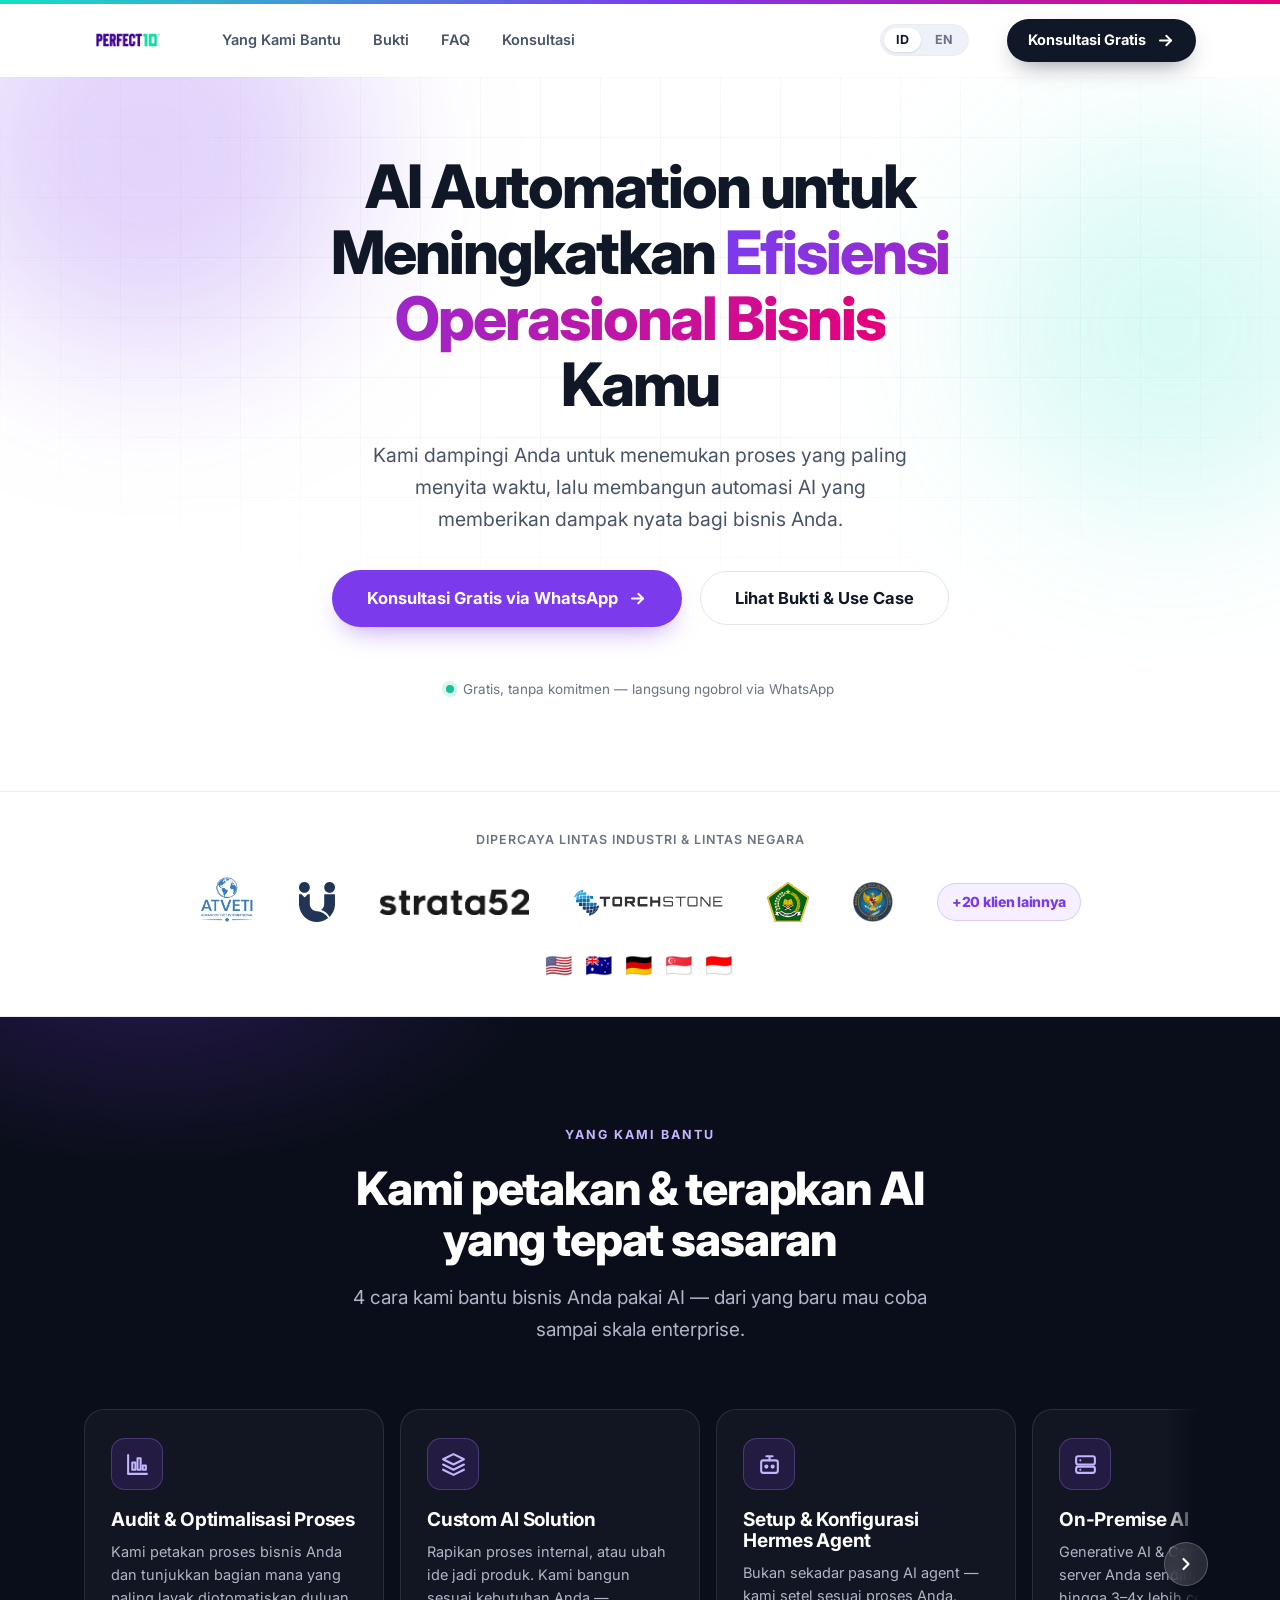
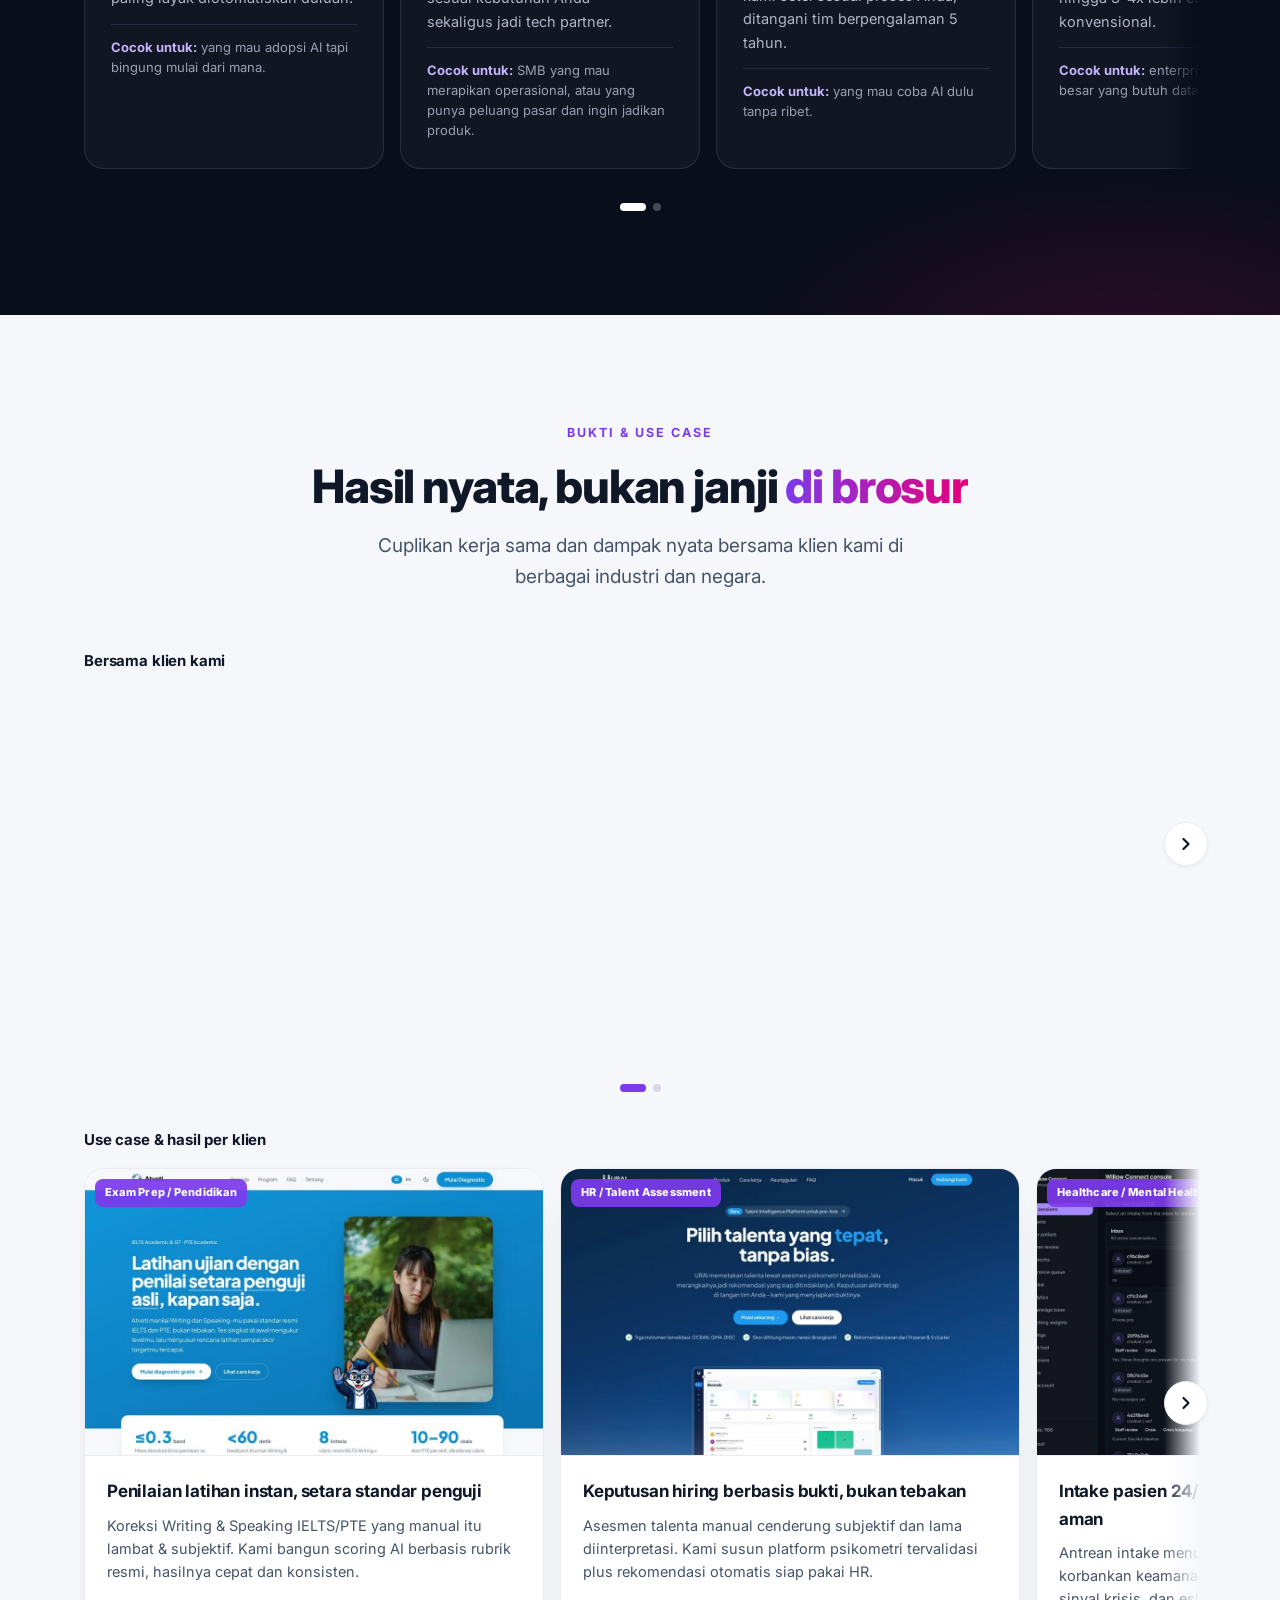
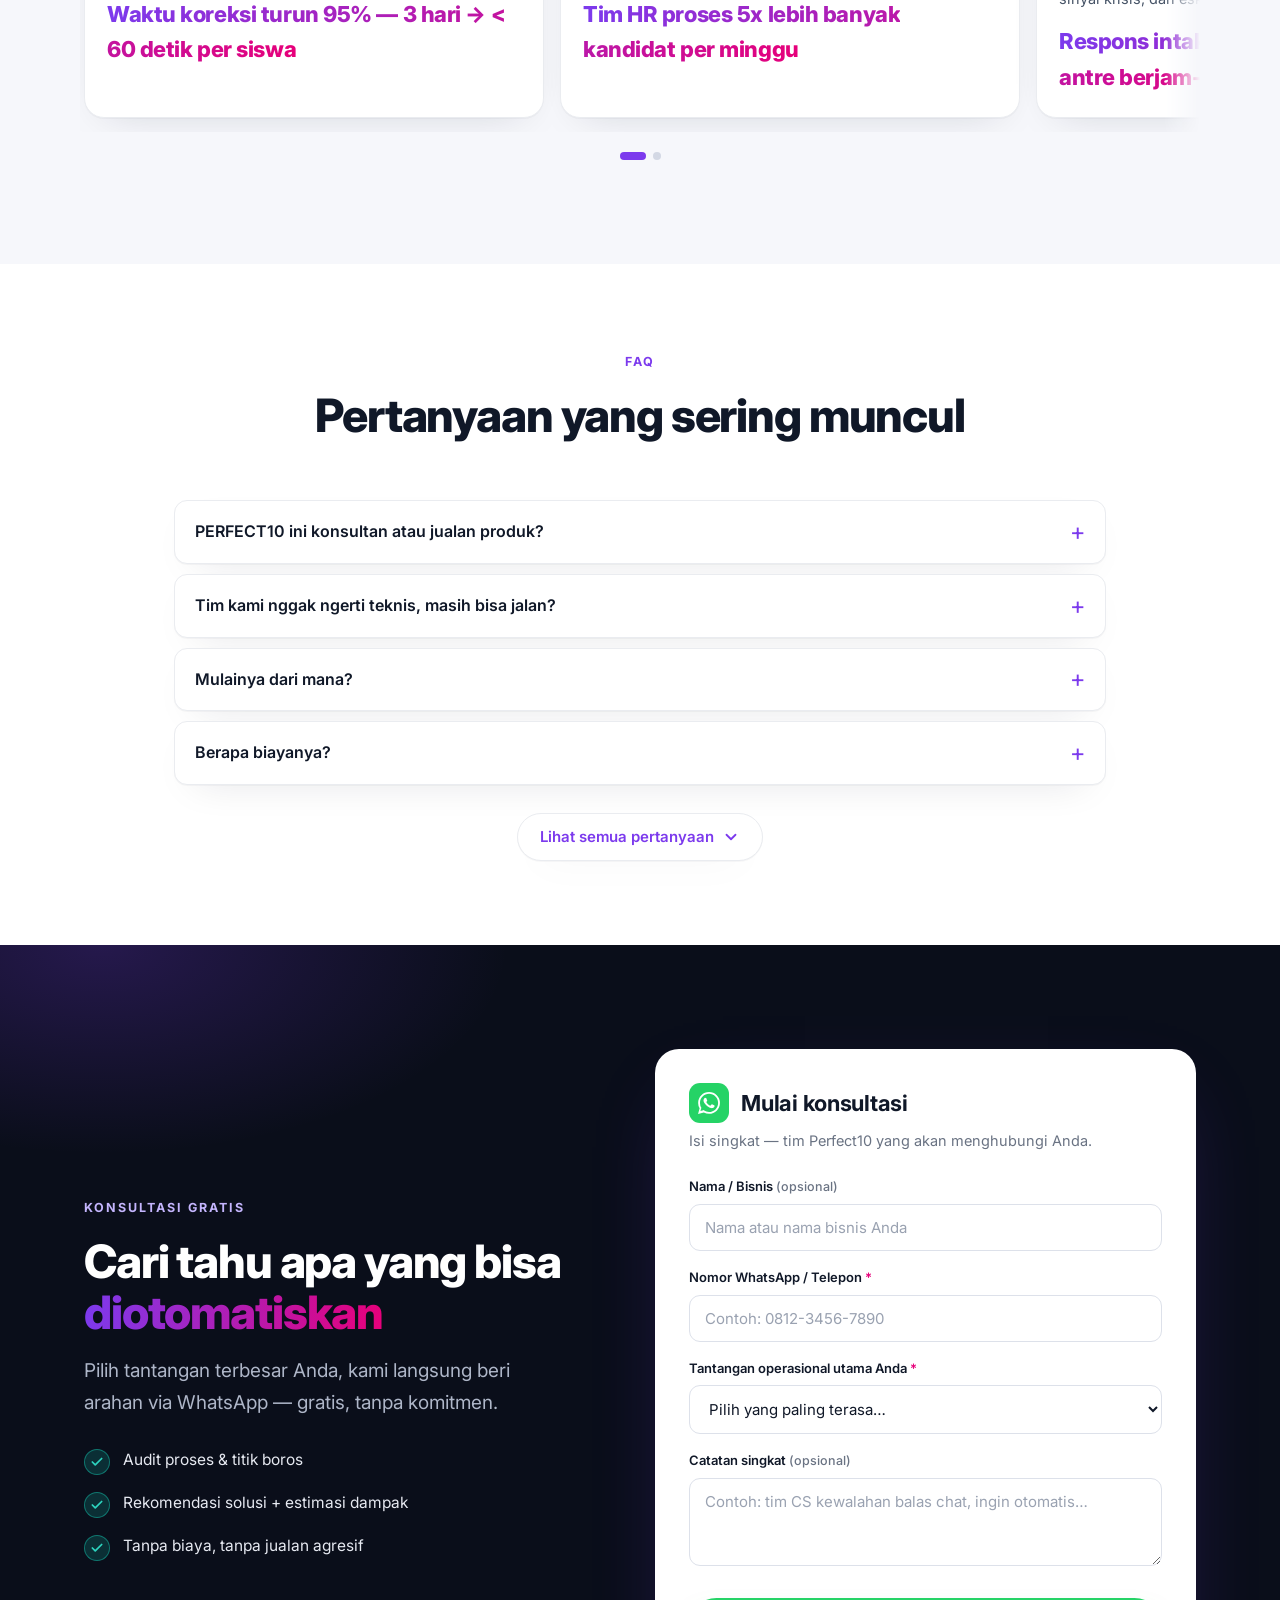
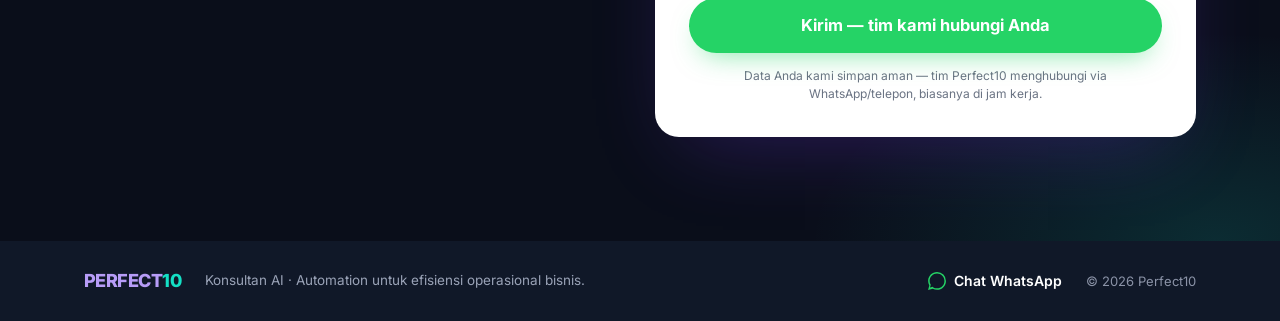
==== index.html @ abc4b017 "feat(seo): add rel=canonical to consul.perfect10.id (B4) (#1)" ====
<!DOCTYPE html>
<html lang="id">
<head>
  <meta charset="UTF-8" />
  <meta name="viewport" content="width=device-width, initial-scale=1.0" />
  <meta name="color-scheme" content="light only" />
  <meta name="darkreader-lock" />
  <title>Perfect10 — Konsultan AI untuk Efisiensi Operasional Bisnis</title>
  <meta name="description" content="Perfect10 adalah konsultan AI. Kami bantu petakan, rancang, dan terapkan automation paling berdampak untuk bisnis Anda. Konsultasi gratis via WhatsApp." />
  <link rel="canonical" href="https://consul.perfect10.id/" />

  <!-- Open Graph -->
  <meta property="og:title" content="Perfect10 — Konsultan AI untuk Bisnis" />
  <meta property="og:description" content="Konsultan AI: kami bantu petakan, rancang, dan terapkan automation yang paling berdampak untuk bisnis Anda." />
  <meta property="og:type" content="website" />
  <meta property="og:url" content="https://consul.perfect10.id/" />
  <meta property="og:site_name" content="Perfect10" />
  <meta property="og:locale" content="id_ID" />
  <meta property="og:image" content="https://consul.perfect10.id/assets/og-cover.png" />
  <meta property="og:image:width" content="1200" />
  <meta property="og:image:height" content="630" />
  <meta property="og:image:alt" content="Perfect10 — Konsultan AI" />

  <!-- Twitter -->
  <meta name="twitter:card" content="summary_large_image" />
  <meta name="twitter:title" content="Perfect10 — Konsultan AI untuk Bisnis" />
  <meta name="twitter:description" content="Konsultan AI: kami bantu petakan, rancang, dan terapkan automation yang paling berdampak untuk bisnis Anda." />
  <meta name="twitter:image" content="https://consul.perfect10.id/assets/og-cover.png" />

  <meta name="theme-color" content="#0A0E1A" />

  <link rel="icon" type="image/svg+xml" href="assets/favicon.svg" />
  <link rel="preconnect" href="https://fonts.googleapis.com" />
  <link rel="preconnect" href="https://fonts.gstatic.com" crossorigin />
  <link href="https://fonts.googleapis.com/css2?family=Inter:wght@400;500;600;700;800;900&display=swap" rel="stylesheet" />
  <link rel="stylesheet" href="styles.css?v=22" />

  <!-- ============================================================
       META PIXEL  —  Perfect10 (ID: 2041952410057672)
       ============================================================ -->
  <!-- Meta Pixel Code -->
  <script>
    !function(f,b,e,v,n,t,s){if(f.fbq)return;n=f.fbq=function(){n.callMethod?
    n.callMethod.apply(n,arguments):n.queue.push(arguments)};if(!f._fbq)f._fbq=n;
    n.push=n;n.loaded=!0;n.version='2.0';n.queue=[];t=b.createElement(e);t.async=!0;
    t.src=v;s=b.getElementsByTagName(e)[0];s.parentNode.insertBefore(t,s)}(window,
    document,'script','https://connect.facebook.net/en_US/fbevents.js');
    fbq('init', '2041952410057672');
    fbq('track', 'PageView');
  </script>
  <noscript><img height="1" width="1" style="display:none"
    src="https://www.facebook.com/tr?id=2041952410057672&ev=PageView&noscript=1"/></noscript>
  <!-- End Meta Pixel Code -->
</head>

<body>
  <a href="#konsultasi" class="skip-link" data-i18n="skip">Lewati ke form konsultasi</a>
  <div class="topbar"></div>

  <!-- ===================== HEADER ===================== -->
  <header class="header" id="site-header">
    <div class="container">
      <a href="#top" class="logo logo--img" aria-label="Perfect10"><img src="assets/logo.webp" alt="Perfect10" width="384" height="131" /></a>
      <nav class="nav" aria-label="Navigasi utama">
        <a href="#solusi" data-i18n="nav.solusi">Yang Kami Bantu</a>
        <a href="#bukti" data-i18n="nav.bukti">Bukti</a>
        <a href="#faq" data-i18n="nav.faq">FAQ</a>
        <a href="#konsultasi" data-i18n="nav.konsultasi">Konsultasi</a>
      </nav>
      <div class="lang" role="group" aria-label="Pilih bahasa / Language">
        <button type="button" class="lang-btn" data-lang="id">ID</button>
        <button type="button" class="lang-btn" data-lang="en">EN</button>
      </div>
      <div class="header-cta">
        <a href="#konsultasi" class="btn btn--primary js-cta" data-src="header">
          <span class="cta-label" data-i18n="cta.header">Konsultasi Gratis</span>
          <svg class="arrow" viewBox="0 0 24 24" fill="none" stroke="currentColor" stroke-width="2.4" stroke-linecap="round" stroke-linejoin="round" aria-hidden="true"><path d="M5 12h14"/><path d="M13 6l6 6-6 6"/></svg>
        </a>
      </div>
    </div>
  </header>

  <main id="top">
  <!-- ===================== 1. HERO ===================== -->
  <section class="hero">
    <span class="glow glow-1" aria-hidden="true"></span>
    <span class="glow glow-2" aria-hidden="true"></span>
    <div class="container">
      <div class="hero-grid is-center">
        <div class="hero-copy">
          <h1 data-i18n-html="hero.h1">AI Automation untuk Meningkatkan <span class="grad-text">Efisiensi Operasional Bisnis</span> Kamu</h1>
          <p class="lead" data-i18n="hero.lead">Kami dampingi Anda untuk menemukan proses yang paling menyita waktu, lalu membangun automasi AI yang memberikan dampak nyata bagi bisnis Anda.</p>

          <div class="hero-cta">
            <a href="#konsultasi" class="btn btn--accent btn--lg js-cta" data-src="hero">
              <span data-i18n="hero.cta1">Konsultasi Gratis via WhatsApp</span>
              <svg class="arrow" viewBox="0 0 24 24" fill="none" stroke="currentColor" stroke-width="2.4" stroke-linecap="round" stroke-linejoin="round" aria-hidden="true"><path d="M5 12h14"/><path d="M13 6l6 6-6 6"/></svg>
            </a>
            <a href="#bukti" class="btn btn--ghost btn--lg" data-i18n="hero.cta2">Lihat Bukti &amp; Use Case</a>
          </div>

          <p class="hero-note"><span class="dot"></span> <span data-i18n="hero.note">Gratis, tanpa komitmen — langsung ngobrol via WhatsApp</span></p>
        </div>
      </div>
    </div>
  </section>

  <!-- ===================== TRUST BAR (klien & negara) ===================== -->
  <section class="trustbar">
    <div class="container">
      <p class="lbl" data-i18n="trust.lbl">Dipercaya lintas industri & lintas negara</p>
      <div class="logo-row">
        <img class="cl-logo" src="assets/logos/atveti.webp" alt="Atveti" loading="lazy" />
        <img class="cl-logo" src="assets/logos/urai.svg" alt="URAI" loading="lazy" />
        <img class="cl-logo" src="assets/logos/strata52.webp" alt="Strata52" loading="lazy" />
        <img class="cl-logo" src="assets/logos/torchstone.webp" alt="Torchstone" loading="lazy" />
        <img class="cl-logo gov-logo" src="assets/logos/kemenag.svg" alt="Kemenag" loading="lazy" />
        <img class="cl-logo gov-logo" src="assets/logos/bssn.webp" alt="BSSN" loading="lazy" />
        <span class="brandmark cl-more" data-i18n="trust.more">+20 klien lainnya</span>
      </div>
      <p class="trust-geo" data-i18n-html="trust.geo"><span class="geo-flags">🇺🇸 🇦🇺 🇩🇪 🇸🇬 🇮🇩</span></p>
    </div>
  </section>

  <!-- ===================== 2. YANG KAMI BANTU (slider) ===================== -->
  <section class="section section--dark" id="solusi">
    <span class="glow-bg" aria-hidden="true"></span>
    <div class="container">
      <div class="section-head center">
        <span class="eyebrow" data-i18n="sol.eyebrow">Yang Kami Bantu</span>
        <h2 data-i18n="sol.h2">Kami petakan &amp; terapkan AI yang tepat sasaran</h2>
        <p class="lead" data-i18n="sol.lead">Kami bukan penjual tools. Sebagai konsultan, kami bantu Anda memilih dan menerapkan automation yang benar-benar berdampak di area berikut.</p>
      </div>
      <div class="slider" tabindex="0" aria-label="Area bantuan">
        <article class="slide sol">
          <div class="ic"><svg viewBox="0 0 24 24" fill="none" stroke="currentColor" stroke-width="2" stroke-linecap="round" stroke-linejoin="round" aria-hidden="true"><path d="M3 3v18h18"/><rect x="7" y="10" width="3" height="7"/><rect x="12" y="6" width="3" height="11"/><rect x="17" y="13" width="3" height="4"/></svg></div>
          <h3 data-i18n="sol.c1t">Audit &amp; Optimalisasi Proses</h3>
          <p data-i18n="sol.c1d">Kami petakan proses bisnis Anda dan tunjukkan bagian mana yang paling layak diotomatiskan duluan.</p>
          <p class="sol-fit"><span class="sol-fit-lbl" data-i18n="sol.fitlbl">Cocok untuk:</span> <span data-i18n="sol.c1f">yang mau adopsi AI tapi bingung mulai dari mana.</span></p>
        </article>
        <article class="slide sol">
          <div class="ic"><svg viewBox="0 0 24 24" fill="none" stroke="currentColor" stroke-width="2" stroke-linecap="round" stroke-linejoin="round" aria-hidden="true"><path d="M12 2 2 7l10 5 10-5z"/><path d="M2 17l10 5 10-5"/><path d="M2 12l10 5 10-5"/></svg></div>
          <h3 data-i18n="sol.c2t">Custom AI Solution</h3>
          <p data-i18n="sol.c2d">Rapikan proses internal, atau ubah ide jadi produk. Kami bangun sesuai kebutuhan Anda — sekaligus jadi tech partner.</p>
          <p class="sol-fit"><span class="sol-fit-lbl" data-i18n="sol.fitlbl">Cocok untuk:</span> <span data-i18n="sol.c2f">SMB yang mau merapikan operasional, atau yang punya peluang pasar dan ingin jadikan produk.</span></p>
        </article>
        <article class="slide sol">
          <div class="ic"><svg viewBox="0 0 24 24" fill="none" stroke="currentColor" stroke-width="2" stroke-linecap="round" stroke-linejoin="round" aria-hidden="true"><rect x="4" y="8" width="16" height="12" rx="2"/><path d="M12 8V4M9 4h6"/><circle cx="9" cy="14" r="1"/><circle cx="15" cy="14" r="1"/></svg></div>
          <h3 data-i18n="sol.c3t">Setup &amp; Konfigurasi Hermes Agent</h3>
          <p data-i18n="sol.c3d">Bukan sekadar pasang AI agent — kami setel sesuai proses Anda, ditangani tim berpengalaman 5 tahun.</p>
          <p class="sol-fit"><span class="sol-fit-lbl" data-i18n="sol.fitlbl">Cocok untuk:</span> <span data-i18n="sol.c3f">yang mau coba AI dulu tanpa ribet.</span></p>
        </article>
        <article class="slide sol">
          <div class="ic"><svg viewBox="0 0 24 24" fill="none" stroke="currentColor" stroke-width="2" stroke-linecap="round" stroke-linejoin="round" aria-hidden="true"><rect x="3" y="4" width="18" height="8" rx="2"/><rect x="3" y="14" width="18" height="6" rx="2"/><path d="M7 8h.01M7 17h.01"/></svg></div>
          <h3 data-i18n="sol.c4t">On-Premise AI</h3>
          <p data-i18n="sol.c4d">Generative AI &amp; Computer Vision di server Anda sendiri, dioptimalkan hingga 3–4x lebih cepat dari solusi konvensional.</p>
          <p class="sol-fit"><span class="sol-fit-lbl" data-i18n="sol.fitlbl">Cocok untuk:</span> <span data-i18n="sol.c4f">enterprise menengah–besar yang butuh data tetap internal.</span></p>
        </article>
      </div>
      <p class="slider-hint" data-i18n="sol.hint">Geser untuk lihat semua →</p>
    </div>
  </section>

  <!-- ===================== 3. BUKTI & USE CASE (sliders) =====================
       Foto klien = nyata (assets/klien-*.webp). Use case + testimoni = DRAFT,
       angka ilustrasi (key bukti.* di i18n.js) — verifikasi tim sebelum go-live.
       Tambah slide: duplikat <figure>/<article> di slider.
  -->
  <section class="section section--soft" id="bukti">
    <div class="container">
      <div class="section-head center">
        <span class="eyebrow" data-i18n="bukti.eyebrow">Bukti &amp; Use Case</span>
        <h2 data-i18n-html="bukti.h2">Hasil nyata, bukan janji <span class="grad-text">di brosur</span></h2>
        <p class="lead" data-i18n-html="bukti.lead">Cuplikan kerja sama, hasil, dan dampak nyata bersama klien. <em>(Konten di bawah masih placeholder — akan diisi tim.)</em></p>
      </div>

      <!-- 3a. Foto bersama klien (slider, foto nyata) -->
      <div class="bukti-head"><h3 class="bukti-sub" data-i18n="bukti.sub1">Bersama klien kami</h3><span class="slider-hint" data-i18n="bukti.hint">Geser →</span></div>
      <div class="slider" tabindex="0" aria-label="Foto klien">
        <figure class="slide photo"><img src="assets/klien-meeting.webp" alt="Diskusi kebutuhan bersama tim klien" loading="lazy" decoding="async" /><figcaption data-i18n="bukti.ph1">Diskusi kebutuhan bersama tim klien</figcaption></figure>
        <figure class="slide photo"><img src="assets/klien-cafe.webp" alt="Sesi konsultasi lanjutan" loading="lazy" decoding="async" /><figcaption data-i18n="bukti.ph2">Sesi konsultasi lanjutan</figcaption></figure>
        <figure class="slide photo"><img src="assets/klien-meet.webp" alt="Pendampingan dan review online lintas tim" loading="lazy" decoding="async" /><figcaption data-i18n="bukti.ph3">Pendampingan & review online lintas tim</figcaption></figure>
      </div>

      <!-- 3c. Use case per klien (slider) -->
      <div class="bukti-head"><h3 class="bukti-sub" data-i18n="bukti.sub3">Use case &amp; hasil per klien</h3><span class="slider-hint" data-i18n="bukti.hint">Geser →</span></div>
      <div class="slider" tabindex="0" aria-label="Use case">
        <article class="slide uc">
          <figure class="uc-img"><img src="assets/uc-atveti.webp" alt="Dashboard produk Atveti" loading="lazy" decoding="async" /><span class="uc-ind" data-i18n="bukti.uc1ind">Exam Prep / Pendidikan</span></figure>
          <div class="uc-body">
            <h4 data-i18n="bukti.uc1t">Penilaian latihan instan, setara standar penguji</h4>
            <p data-i18n="bukti.uc1p">Koreksi Writing & Speaking IELTS/PTE yang manual itu lambat & subjektif. Kami bangun scoring AI berbasis rubrik resmi, hasilnya cepat dan konsisten.</p>
            <span class="uc-metric grad-text" data-i18n="bukti.uc1m">Waktu koreksi turun 95% — 3 hari → < 60 detik per siswa</span>
          </div>
        </article>
        <article class="slide uc">
          <figure class="uc-img"><img src="assets/uc-urai.webp" alt="Dashboard produk URAI" loading="lazy" decoding="async" /><span class="uc-ind" data-i18n="bukti.uc2ind">HR / Talent Assessment</span></figure>
          <div class="uc-body">
            <h4 data-i18n="bukti.uc2t">Keputusan hiring berbasis bukti, bukan tebakan</h4>
            <p data-i18n="bukti.uc2p">Asesmen talenta manual cenderung subjektif dan lama diinterpretasi. Kami susun platform psikometri tervalidasi plus rekomendasi otomatis siap pakai HR.</p>
            <span class="uc-metric grad-text" data-i18n="bukti.uc2m">Tim HR proses 5x lebih banyak kandidat per minggu</span>
          </div>
        </article>
        <article class="slide uc">
          <figure class="uc-img"><img src="assets/uc-vantage.webp" alt="Konsol intake AI Vantage" loading="lazy" decoding="async" /><span class="uc-ind" data-i18n="bukti.uc4ind">Healthcare / Mental Health</span></figure>
          <div class="uc-body">
            <h4 data-i18n="bukti.uc4t">Intake pasien 24/7 dengan eskalasi krisis yang aman</h4>
            <p data-i18n="bukti.uc4p">Antrean intake menumpuk dan butuh respons cepat tanpa korbankan keamanan. AI intake melayani 24/7, menandai sinyal krisis, dan eskalasi ke staf saat perlu.</p>
            <span class="uc-metric grad-text" data-i18n="bukti.uc4m">Respons intake < 1 menit, 24/7 (dari antre berjam-jam)</span>
          </div>
        </article>
        <article class="slide uc">
          <figure class="uc-img"><img src="assets/uc-kunci.webp" alt="Dashboard AI SDR KUNCI" loading="lazy" decoding="async" /><span class="uc-ind" data-i18n="bukti.uc5ind">Sales / AI SDR</span></figure>
          <div class="uc-body">
            <h4 data-i18n="bukti.uc5t">Pipeline outbound yang menjalankan dirinya sendiri</h4>
            <p data-i18n="bukti.uc5p">Tim sales boros waktu riset prospek & nulis cold email. KUNCI menjalankannya otomatis: tangkap lead, riset, profilkan, kirim email personal, lalu balas sendiri saat prospek merespons.</p>
            <span class="uc-metric grad-text" data-i18n="bukti.uc5m">Hemat ~20 jam/minggu per SDR</span>
          </div>
        </article>
      </div>
    </div>
  </section>

  <!-- ===================== 4. FAQ (simple, native, no-JS) ===================== -->
  <section class="section section--tight" id="faq">
    <div class="container container--tight">
      <div class="section-head center">
        <span class="eyebrow" data-i18n="faq.eyebrow">FAQ</span>
        <h2 data-i18n="faq.h2">Pertanyaan yang sering muncul</h2>
      </div>
      <div class="faq-simple">
        <details>
          <summary data-i18n="faq.q1">PERFECT10 ini konsultan atau jualan produk?</summary>
          <p data-i18n="faq.a1">Konsultan. Kami bantu analisa kebutuhan, rancang, dan terapkan automation yang paling berdampak — bukan jual satu produk jadi yang dipaksa cocok ke semua bisnis.</p>
        </details>
        <details>
          <summary data-i18n="faq.q2">Tim kami nggak ngerti teknis, masih bisa jalan?</summary>
          <p data-i18n="faq.a2">Bisa. Anda cukup paham bisnis Anda; urusan teknis dari rancang sampai jalan sepenuhnya kami tangani. Kami terjemahkan kebutuhan bisnis jadi solusi, bukan sebaliknya.</p>
        </details>
        <details>
          <summary data-i18n="faq.q3">Mulainya dari mana?</summary>
          <p data-i18n="faq.a3">Dari konsultasi gratis via WhatsApp. Kami petakan proses Anda, tunjukkan bagian mana yang paling layak diotomatiskan duluan, baru kasih rekomendasi — sebelum Anda komit apa pun.</p>
        </details>
        <details>
          <summary data-i18n="faq.q4">Berapa biayanya?</summary>
          <p data-i18n="faq.a4">Menyesuaikan ruang lingkup dan dampak yang ingin dicapai. Mulai dari konsultasi gratis, lalu estimasi yang transparan tanpa biaya tersembunyi.</p>
        </details>
        <div class="faq-more" id="faq-more" hidden>
        <details>
          <summary data-i18n="faq.q5">Berapa lama sampai kelihatan hasilnya?</summary>
          <p data-i18n="faq.a5">Tergantung kompleksitas, tapi kami sengaja mulai dari satu proses berdampak tinggi supaya Anda lihat hasil nyata dalam hitungan minggu, bukan bulan.</p>
        </details>
        <details>
          <summary data-i18n="faq.q6">Data bisnis kami aman?</summary>
          <p data-i18n="faq.a6">Aman. Kami bisa rancang solusi sesuai tingkat sensitivitas data Anda — termasuk opsi on-premise, di mana semua data dan AI berjalan di server Anda sendiri tanpa keluar ke pihak ketiga.</p>
        </details>
        <details>
          <summary data-i18n="faq.q7">Bisnis kami kecil / niche, cocok nggak?</summary>
          <p data-i18n="faq.a7">Cocok. Justru bisnis kecil dan niche paling cepat merasakan dampaknya. Kalau pasarnya spesifik dan belum ada yang garap, kami bisa bantu jadikan itu produk — kami yang jadi tech partner-nya.</p>
        </details>
        <details>
          <summary data-i18n="faq.q8">Apa bedanya dengan langganan tools AI yang sudah ada (ChatGPT dll)?</summary>
          <p data-i18n="faq.a8">Tools jadi itu generik. Kami sesuaikan AI dengan proses, aturan, dan konteks unik bisnis Anda — plus pengalaman 5 tahun supaya konfigurasinya benar-benar pas, bukan sekadar dipasang.</p>
        </details>
        <details>
          <summary data-i18n="faq.q9">Setelah jadi, kami tergantung terus ke kalian?</summary>
          <p data-i18n="faq.a9">Tidak harus. Kami bangun supaya bisa Anda kelola sendiri, lengkap dengan pendampingan. Kalau mau, kami juga sedia dukungan berkelanjutan — pilihan ada di tangan Anda.</p>
        </details>
        <details>
          <summary data-i18n="faq.q10">AI ini bakal gantiin karyawan kami?</summary>
          <p data-i18n="faq.a10">Tujuannya bukan ganti orang, tapi hilangkan kerja repetitif yang bikin tim Anda boros waktu — supaya mereka fokus ke hal yang butuh penilaian manusia.</p>
        </details>
        </div>
        <button type="button" class="faq-toggle" id="faq-toggle" aria-expanded="false" aria-controls="faq-more">
          <span data-i18n="faq.more">Lihat semua pertanyaan</span>
          <svg class="faq-toggle-ic" viewBox="0 0 24 24" fill="none" stroke="currentColor" stroke-width="2.4" stroke-linecap="round" stroke-linejoin="round" aria-hidden="true"><path d="M6 9l6 6 6-6"/></svg>
        </button>
      </div>
    </div>
  </section>

  <!-- ===================== 5. KONSULTASI (form -> WhatsApp) ===================== -->
  <section class="section cta-section" id="konsultasi">
    <span class="glow-bg" aria-hidden="true"></span>
    <div class="container">
      <div class="cta-wrap">
        <div class="cta-copy">
          <span class="eyebrow" data-i18n="cta.eyebrow">Konsultasi Gratis</span>
          <h2 data-i18n-html="cta.h2">Cari tahu apa yang bisa <span class="grad-text">diotomatiskan</span></h2>
          <p class="lead" data-i18n="cta.lead">Pilih tantangan terbesar Anda, kami langsung beri arahan via WhatsApp — gratis, tanpa komitmen.</p>
          <ul class="cta-points">
            <li><span class="chk"><svg viewBox="0 0 24 24" fill="none" stroke="currentColor" stroke-width="3" stroke-linecap="round" stroke-linejoin="round" aria-hidden="true"><path d="M20 6 9 17l-5-5"/></svg></span> <span data-i18n="cta.p1">Audit proses &amp; titik boros</span></li>
            <li><span class="chk"><svg viewBox="0 0 24 24" fill="none" stroke="currentColor" stroke-width="3" stroke-linecap="round" stroke-linejoin="round" aria-hidden="true"><path d="M20 6 9 17l-5-5"/></svg></span> <span data-i18n="cta.p2">Rekomendasi solusi + estimasi dampak</span></li>
            <li><span class="chk"><svg viewBox="0 0 24 24" fill="none" stroke="currentColor" stroke-width="3" stroke-linecap="round" stroke-linejoin="round" aria-hidden="true"><path d="M20 6 9 17l-5-5"/></svg></span> <span data-i18n="cta.p3">Tanpa biaya, tanpa jualan agresif</span></li>
          </ul>
        </div>

        <div class="form-card">
          <div class="fc-head">
            <span class="fc-ic" aria-hidden="true"><svg viewBox="0 0 24 24" fill="#fff"><path d="M.057 24l1.687-6.163a11.867 11.867 0 0 1-1.587-5.946C.16 5.335 5.495 0 12.05 0a11.817 11.817 0 0 1 8.413 3.488 11.824 11.824 0 0 1 3.48 8.414c-.003 6.557-5.338 11.892-11.893 11.892a11.9 11.9 0 0 1-5.688-1.448L.057 24zm6.597-3.807c1.676.995 3.276 1.591 5.392 1.592 5.448 0 9.886-4.434 9.889-9.885.002-5.462-4.415-9.89-9.881-9.892-5.452 0-9.887 4.434-9.889 9.884a9.86 9.86 0 0 0 1.51 5.26l-.999 3.648 3.978-1.219zm11.387-5.464c-.074-.124-.272-.198-.57-.347-.297-.149-1.758-.868-2.031-.967-.272-.099-.47-.149-.669.149-.198.297-.768.967-.941 1.165-.173.198-.347.223-.644.074-.297-.149-1.255-.462-2.39-1.475-.883-.788-1.48-1.761-1.653-2.059-.173-.297-.018-.458.13-.606.134-.133.297-.347.446-.521.151-.172.2-.296.3-.495.099-.198.05-.372-.025-.521-.075-.148-.669-1.611-.916-2.206-.242-.579-.487-.501-.669-.51l-.57-.01c-.198 0-.52.074-.792.372-.272.297-1.04 1.016-1.04 2.479 0 1.462 1.065 2.875 1.213 3.074.149.198 2.096 3.2 5.077 4.487.709.306 1.263.489 1.694.626.712.226 1.36.194 1.872.118.571-.085 1.758-.719 2.006-1.413.248-.695.248-1.29.173-1.414z"/></svg></span>
            <div><h3 data-i18n="form.head">Mulai konsultasi</h3></div>
          </div>
          <p class="sub" data-i18n="form.sub">Isi singkat — tim Perfect10 yang akan menghubungi Anda.</p>
          <form id="lead-form">
            <div class="field">
              <label for="nama"><span data-i18n="form.l1">Nama / Bisnis</span> <span class="opt" data-i18n="form.opt">(opsional)</span></label>
              <input id="nama" name="nama" type="text" placeholder="Nama atau nama bisnis Anda" data-i18n-ph="form.ph1" autocomplete="name" />
            </div>
            <div class="field" id="f-kontak">
              <label for="kontak"><span data-i18n="form.l4">Nomor WhatsApp / Telepon</span> <span class="req" aria-hidden="true">*</span></label>
              <input id="kontak" name="kontak" type="tel" required placeholder="Contoh: 0812-3456-7890" data-i18n-ph="form.ph4" autocomplete="tel" inputmode="tel" />
            </div>
            <div class="field" id="f-kebutuhan">
              <label for="kebutuhan"><span data-i18n="form.l2">Tantangan operasional utama Anda</span> <span class="req" aria-hidden="true">*</span></label>
              <select id="kebutuhan" name="kebutuhan" required>
                <option value="" data-i18n="form.o0">Pilih yang paling terasa…</option>
                <option data-i18n="form.o1">Tim habis waktu untuk tugas repetitif</option>
                <option data-i18n="form.o2">Respon ke customer lambat / lead bocor</option>
                <option data-i18n="form.o3">Data tersebar, tidak ada visibilitas</option>
                <option data-i18n="form.o4">Biaya operasional membengkak</option>
                <option data-i18n="form.o5">Proses bergantung pada orang tertentu</option>
                <option data-i18n="form.o6">Lainnya / belum yakin</option>
              </select>
            </div>
            <div class="field">
              <label for="pesan"><span data-i18n="form.l3">Catatan singkat</span> <span class="opt" data-i18n="form.opt">(opsional)</span></label>
              <textarea id="pesan" name="pesan" placeholder="Contoh: tim CS kewalahan balas chat, ingin otomatis…" data-i18n-ph="form.ph3"></textarea>
            </div>
            <button type="submit" class="btn btn--wa btn--block btn--lg">
              <span data-i18n="form.submit">Kirim — tim kami hubungi Anda</span>
            </button>
            <p class="form-err" id="form-err" hidden data-i18n="form.err">Gagal mengirim. Coba lagi, atau hubungi kami via WhatsApp.</p>
            <p class="form-foot" data-i18n="form.foot">Data Anda kami simpan aman — tim Perfect10 menghubungi via WhatsApp/telepon, biasanya di jam kerja.</p>
          </form>
        </div>
      </div>
    </div>
  </section>
  </main>

  <!-- ===================== FOOTER (minimal) ===================== -->
  <footer class="footer-mini">
    <div class="container">
      <div class="logo"><span class="p">PERFECT</span><span class="n">10</span></div>
      <p class="fm-desc" data-i18n="footer.mini">Konsultan AI · Automation untuk efisiensi operasional bisnis.</p>
      <a href="#" class="fm-wa js-cta" data-src="footer">
        <svg viewBox="0 0 24 24" fill="currentColor" aria-hidden="true"><path d="M.057 24l1.687-6.163a11.867 11.867 0 0 1-1.587-5.946C.16 5.335 5.495 0 12.05 0a11.817 11.817 0 0 1 8.413 3.488 11.824 11.824 0 0 1 3.48 8.414c-.003 6.557-5.338 11.892-11.893 11.892a11.9 11.9 0 0 1-5.688-1.448L.057 24zm6.597-3.807c1.676.995 3.276 1.591 5.392 1.592 5.448 0 9.886-4.434 9.889-9.885.002-5.462-4.415-9.89-9.881-9.892-5.452 0-9.887 4.434-9.889 9.884a9.86 9.86 0 0 0 1.51 5.26l-.999 3.648 3.978-1.219z"/></svg>
        <span data-i18n="footer.wa">Chat WhatsApp</span>
      </a>
      <p class="footer-copy">© <span id="year"></span> Perfect10</p>
    </div>
  </footer>

  <!-- sticky mobile CTA -->
  <div class="sticky-cta" id="sticky-cta">
    <div class="sc-txt">
      <b data-i18n="sticky.t">Konsultasi gratis</b>
      <span data-i18n="sticky.s">Audit operasional Anda — tanpa biaya</span>
    </div>
    <a href="#konsultasi" class="btn btn--accent js-cta" data-src="sticky" data-i18n="sticky.b">Mulai</a>
  </div>

  <script defer src="i18n.js?v=12"></script>
  <script defer src="app.js?v=17"></script>
</body>
</html>
---- styles.css ----
/* =========================================================================
   consul.perfect10.id — Landing Page (revamp)
   Brand: Perfect10 (violet #7C3AED · teal #14E0C5 · magenta #E6007A)
   Direction: premium high-ticket B2B. Restrained gradient as accent only.
   ========================================================================= */

:root {
  /* brand */
  --violet: #7C3AED;
  --violet-700: #6D28D9;
  --teal:    #14E0C5;
  --magenta: #E6007A;

  /* neutrals */
  --ink:    #101828;   /* headings */
  --navy:   #0A0E1A;   /* deep dark bg */
  --navy-2: #11162A;   /* dark card surface */
  --body:   #475467;   /* body text */
  --muted:  #6A7383;   /* secondary text */
  --line:   #EAECF0;   /* borders */
  --line-2: #E2E5EC;
  --bg:     #FFFFFF;
  --soft:   #F6F7FB;   /* off-white sections */
  --soft-2: #EFF1F8;

  /* dark-on-dark text */
  --d-head: #FFFFFF;
  --d-body: #AEB6C8;
  --d-line: rgba(255,255,255,.10);
  --d-card: rgba(255,255,255,.035);

  /* gradients — used sparingly */
  --grad:      linear-gradient(90deg, #14E0C5 0%, #7C3AED 52%, #E6007A 100%);
  --grad-text: linear-gradient(92deg, #7C3AED 0%, #E6007A 100%);
  --grad-soft: linear-gradient(135deg, rgba(124,58,237,.10), rgba(230,0,122,.08));

  --radius:    20px;
  --radius-sm: 13px;
  --radius-xs: 9px;

  --shadow:    0 1px 2px rgba(16,24,40,.04), 0 10px 30px -14px rgba(16,24,40,.16);
  --shadow-md: 0 2px 4px rgba(16,24,40,.05), 0 20px 48px -20px rgba(16,24,40,.22);
  --shadow-lg: 0 30px 80px -28px rgba(124,58,237,.30);
  --shadow-soft: 0 1px 0 rgba(16,24,40,.03), 0 14px 40px -22px rgba(16,24,40,.18);

  --container: 1160px;
  --container-tight: 980px;

  --font: 'Inter', ui-sans-serif, system-ui, -apple-system, 'Segoe UI', Roboto, sans-serif;

  --ease: cubic-bezier(.22,.61,.36,1);
  --ease-out: cubic-bezier(.16,1,.3,1);
}

* { box-sizing: border-box; margin: 0; padding: 0; }
html { scroll-behavior: smooth; -webkit-text-size-adjust: 100%; color-scheme: light only; scroll-padding-top: 84px; }

body {
  font-family: var(--font);
  color: var(--ink);
  background: var(--bg);
  line-height: 1.6;
  font-size: 16px;
  -webkit-font-smoothing: antialiased;
  text-rendering: optimizeLegibility;
  overflow-x: hidden;
}

a { color: inherit; text-decoration: none; }
img, svg { display: block; max-width: 100%; }
ul { list-style: none; }
button { font-family: inherit; }

::selection { background: rgba(124,58,237,.18); }

/* focus visibility (a11y) */
:focus-visible { outline: 2px solid var(--violet); outline-offset: 3px; border-radius: 4px; }

/* skip link (a11y) */
.skip-link {
  position: absolute; left: -9999px; top: 8px; z-index: 200;
  background: var(--ink); color: #fff; padding: 10px 18px; border-radius: 8px; font-weight: 700; font-size: 14px;
}
.skip-link:focus { left: 12px; }

/* ---- layout helpers ---- */
.container { width: 100%; max-width: var(--container); margin: 0 auto; padding: 0 24px; }
.container--tight { max-width: var(--container-tight); }
.section { padding: 104px 0; position: relative; }
.section--tight { padding: 84px 0; }
.section--dark { background: var(--navy); color: var(--d-head); position: relative; overflow: hidden; }
.section--soft { background: var(--soft); }
.center { text-align: center; }

.eyebrow {
  display: inline-flex; align-items: center; gap: 9px;
  font-size: 12.5px; font-weight: 700; letter-spacing: .16em;
  text-transform: uppercase;
  color: var(--violet);
  margin-bottom: 18px;
}
.eyebrow::before { display: none; }
.eyebrow.no-line::before { display: none; }
.center .eyebrow { justify-content: center; }
.section--dark .eyebrow, .cta-section .eyebrow { color: #C4B5FD; }

h1, h2, h3 { line-height: 1.1; letter-spacing: -.025em; font-weight: 800; }
h2 { font-size: clamp(30px, 4.2vw, 46px); }
h3 { font-size: 19px; font-weight: 700; letter-spacing: -.012em; }

.lead { font-size: clamp(16px, 2vw, 19px); color: var(--body); max-width: 600px; line-height: 1.65; }
.section--dark .lead { color: var(--d-body); }
.center .lead { margin-left: auto; margin-right: auto; }

.grad-text {
  background: var(--grad-text);
  -webkit-background-clip: text; background-clip: text;
  -webkit-text-fill-color: transparent; color: transparent;
}

.section-head { max-width: 660px; margin: 0 auto 60px; }
.section-head h2 { margin-bottom: 18px; }

/* ---- buttons ---- */
.btn {
  display: inline-flex; align-items: center; justify-content: center; gap: 10px;
  font-weight: 700; font-size: 15.5px; line-height: 1;
  padding: 16px 26px; border-radius: 999px;
  cursor: pointer; border: 1px solid transparent;
  transition: transform .18s var(--ease), box-shadow .25s var(--ease), background .2s, color .2s, border-color .2s;
  white-space: nowrap; position: relative;
}
.btn:hover { transform: translateY(-2px); }
.btn:active { transform: translateY(0); }

.btn--primary {
  background: var(--ink); color: #fff;
  box-shadow: 0 10px 24px -10px rgba(16,24,40,.55);
}
.btn--primary:hover { background: #1d2740; box-shadow: 0 16px 34px -12px rgba(16,24,40,.6); }

.btn--accent {
  background: var(--violet); color: #fff;
  box-shadow: 0 12px 28px -12px rgba(124,58,237,.6);
}
.btn--accent:hover { background: var(--violet-700); box-shadow: 0 18px 40px -14px rgba(124,58,237,.7); }

.btn--ghost {
  background: rgba(255,255,255,.6); color: var(--ink);
  border-color: var(--line-2);
  backdrop-filter: blur(6px);
}
.btn--ghost:hover { background: #fff; border-color: #D3D8E4; }

.btn--ghost-dark {
  background: rgba(255,255,255,.05); color: #fff; border-color: rgba(255,255,255,.16);
}
.btn--ghost-dark:hover { background: rgba(255,255,255,.10); border-color: rgba(255,255,255,.28); }

.btn--lg { padding: 18px 34px; font-size: 16.5px; }
.btn--block { width: 100%; }
.btn svg { width: 19px; height: 19px; transition: transform .25s var(--ease); }
.btn:hover svg.arrow { transform: translateX(3px); }

.btn-note { font-size: 13.5px; color: var(--muted); display: inline-flex; align-items: center; gap: 9px; }
.dot { width: 8px; height: 8px; border-radius: 50%; background: #16C098; box-shadow: 0 0 0 4px rgba(22,192,152,.16); flex: none; }
.dot--pulse { animation: pulse 2.4s var(--ease) infinite; }
@keyframes pulse {
  0%,100% { box-shadow: 0 0 0 0 rgba(22,192,152,.45); }
  50%     { box-shadow: 0 0 0 7px rgba(22,192,152,0); }
}

/* ===== top gradient bar (brand) ===== */
.topbar { height: 4px; background: var(--grad); position: relative; z-index: 100; }

/* ===== header ===== */
.header {
  position: sticky; top: 0; z-index: 80;
  background: rgba(255,255,255,.72);
  backdrop-filter: saturate(180%) blur(16px);
  -webkit-backdrop-filter: saturate(180%) blur(16px);
  border-bottom: 1px solid transparent;
  transition: background .25s, border-color .25s, box-shadow .25s;
}
.header.is-scrolled {
  background: rgba(255,255,255,.86);
  border-bottom-color: var(--line);
  box-shadow: 0 4px 24px -18px rgba(16,24,40,.4);
}
.header .container { display: flex; align-items: center; gap: 24px; height: 72px; }
.logo { font-weight: 800; font-size: 22px; letter-spacing: -.035em; display: inline-flex; align-items: baseline; }
.logo--img { align-items: center; }
.logo--img img { height: 30px; width: auto; display: block; }
@media (max-width: 480px) { .logo--img img { height: 26px; } }
.logo .p { color: var(--violet); }
.logo .n { color: var(--teal); }
.logo .tm { font-size: 10px; vertical-align: super; color: var(--muted); font-weight: 600; margin-left: 1px; }

.nav { display: flex; align-items: center; gap: 4px; margin-left: 12px; }
.nav a {
  font-size: 14.5px; font-weight: 600; color: var(--body);
  padding: 9px 14px; border-radius: 999px; transition: color .18s, background .18s;
}
.nav a:hover { color: var(--ink); background: var(--soft-2); }
.header-cta { margin-left: auto; display: flex; align-items: center; gap: 12px; }
.header .btn { padding: 11px 20px; font-size: 14.5px; }

/* ===== hero ===== */
.hero { position: relative; padding: 76px 0 90px; overflow: hidden; }
.hero::before {
  content: ""; position: absolute; inset: 0; z-index: 0;
  background-image:
    linear-gradient(to right, rgba(16,24,40,.035) 1px, transparent 1px),
    linear-gradient(to bottom, rgba(16,24,40,.035) 1px, transparent 1px);
  background-size: 60px 60px;
  -webkit-mask-image: radial-gradient(ellipse 80% 65% at 50% 28%, #000 35%, transparent 78%);
          mask-image: radial-gradient(ellipse 80% 65% at 50% 28%, #000 35%, transparent 78%);
}
.hero .glow {
  position: absolute; z-index: 0; border-radius: 50%; filter: blur(80px); pointer-events: none;
  will-change: transform;
}
.hero .glow-1 { width: 420px; height: 420px; background: rgba(124,58,237,.22); top: -140px; left: -60px; }
.hero .glow-2 { width: 380px; height: 380px; background: rgba(20,224,197,.16); top: 60px; right: -80px; }
.hero .glow-3 { width: 320px; height: 320px; background: rgba(230,0,122,.10); bottom: -120px; left: 38%; }
.hero .container { position: relative; z-index: 1; }

.hero-grid {
  display: grid; grid-template-columns: 1.05fr .95fr; gap: 56px; align-items: center;
}
/* centered single-column hero (no side visual) */
.hero-grid.is-center { grid-template-columns: 1fr; gap: 0; max-width: 840px; margin: 0 auto; text-align: center; }
.hero-grid.is-center .hero-copy { max-width: 100%; }
.hero-grid.is-center h1 { max-width: 16ch; margin-left: auto; margin-right: auto; }
.hero-grid.is-center .lead { margin-left: auto; margin-right: auto; }
.hero-grid.is-center .hero-cta { justify-content: center; }
.hero-grid.is-center .hero-note { justify-content: center; }

.hero-copy { max-width: 600px; }
.pill {
  display: inline-flex; align-items: center; gap: 9px;
  font-size: 13px; font-weight: 600; color: var(--ink);
  background: #fff; border: 1px solid var(--line-2);
  padding: 7px 14px 7px 9px; border-radius: 999px; margin-bottom: 26px;
  box-shadow: var(--shadow-soft);
}
.pill .tag {
  font-size: 11px; font-weight: 800; letter-spacing: .05em; text-transform: uppercase;
  color: #fff; background: var(--violet); padding: 4px 9px; border-radius: 999px;
}
.hero h1 { font-size: clamp(38px, 5.6vw, 60px); margin-bottom: 22px; letter-spacing: -.035em; }
.hero .lead { margin-bottom: 34px; font-size: clamp(16.5px, 2.1vw, 19.5px); max-width: 540px; }

.hero-cta { display: flex; align-items: center; gap: 18px; flex-wrap: wrap; margin-bottom: 30px; }

.hero-trust { display: flex; align-items: center; gap: 16px; flex-wrap: wrap; }
.avatars { display: flex; }
.avatars span {
  width: 36px; height: 36px; border-radius: 50%; border: 2.5px solid #fff;
  margin-left: -10px; display: grid; place-items: center;
  font-size: 12.5px; font-weight: 800; color: #fff; box-shadow: var(--shadow-soft);
}
.avatars span:first-child { margin-left: 0; }
.avatars span:nth-child(1) { background: #7C3AED; }
.avatars span:nth-child(2) { background: #0EA5A0; }
.avatars span:nth-child(3) { background: #DB2777; }
.avatars span:nth-child(4) { background: #475467; }
.hero-trust .t-txt { font-size: 13.5px; color: var(--muted); line-height: 1.4; }
.hero-trust .t-txt strong { color: var(--ink); font-weight: 700; }
.stars { color: #F5A524; letter-spacing: 1px; font-size: 13px; }

/* ---- hero visual: live dashboard mock ---- */
.hero-visual { position: relative; }
.dash {
  position: relative;
  background: linear-gradient(180deg, #0E1426 0%, #0A0E1A 100%);
  border: 1px solid rgba(255,255,255,.08);
  border-radius: 22px;
  padding: 18px;
  box-shadow: var(--shadow-lg), 0 0 0 1px rgba(255,255,255,.03) inset;
  color: #fff;
}
.dash::after {
  content: ""; position: absolute; inset: 0; border-radius: 22px; pointer-events: none;
  background: radial-gradient(420px 200px at 80% -10%, rgba(124,58,237,.25), transparent 70%);
}
.dash-top { display: flex; align-items: center; gap: 8px; margin-bottom: 16px; position: relative; z-index: 1; }
.dash-top .dots { display: flex; gap: 6px; }
.dash-top .dots i { width: 9px; height: 9px; border-radius: 50%; background: rgba(255,255,255,.18); }
.dash-top .ttl { margin-left: 8px; font-size: 12.5px; font-weight: 600; color: #C4CAD8; }
.dash-live {
  margin-left: auto; display: inline-flex; align-items: center; gap: 6px;
  font-size: 10.5px; font-weight: 700; letter-spacing: .08em; text-transform: uppercase;
  color: #34D399; background: rgba(52,211,153,.12); padding: 4px 9px; border-radius: 999px;
}
.dash-live i { width: 6px; height: 6px; border-radius: 50%; background: #34D399; animation: pulse-d 1.8s infinite; }
@keyframes pulse-d { 0%,100% { opacity: 1; } 50% { opacity: .3; } }
.dash-tag {
  margin-left: auto; font-size: 10px; font-weight: 700; letter-spacing: .1em; text-transform: uppercase;
  color: #9AA3B7; background: rgba(255,255,255,.06); padding: 4px 9px; border-radius: 999px;
}

.dash-kpis { display: grid; grid-template-columns: 1fr 1fr; gap: 10px; margin-bottom: 14px; position: relative; z-index: 1; }
.kpi {
  background: rgba(255,255,255,.04); border: 1px solid rgba(255,255,255,.07);
  border-radius: 13px; padding: 13px 14px;
}
.kpi .k-lbl { font-size: 11px; color: #8A93A8; font-weight: 600; margin-bottom: 6px; display: flex; align-items: center; gap: 6px; }
.kpi .k-lbl svg { width: 13px; height: 13px; }
.kpi .k-val { font-size: 24px; font-weight: 800; letter-spacing: -.03em; line-height: 1; font-variant-numeric: tabular-nums; }
.kpi .k-sub { font-size: 11px; margin-top: 5px; font-weight: 600; }
.k-up { color: #34D399; }
.k-down { color: #F87171; }
.kpi--accent { background: linear-gradient(135deg, rgba(124,58,237,.22), rgba(230,0,122,.12)); border-color: rgba(167,139,250,.3); }

.dash-chart {
  background: rgba(255,255,255,.03); border: 1px solid rgba(255,255,255,.07);
  border-radius: 13px; padding: 14px 14px 10px; position: relative; z-index: 1;
}
.dash-chart .c-head { display: flex; justify-content: space-between; align-items: baseline; margin-bottom: 12px; }
.dash-chart .c-head .c-t { font-size: 12.5px; font-weight: 600; color: #C4CAD8; }
.dash-chart .c-head .c-v { font-size: 12px; color: #34D399; font-weight: 700; }
.bars { display: flex; align-items: flex-end; gap: 7px; height: 76px; }
.bars span {
  flex: 1; border-radius: 5px 5px 2px 2px;
  height: calc(var(--h, 1) * 100%);
  background: linear-gradient(180deg, #A78BFA, #7C3AED);
  transform-origin: bottom; transform: scaleY(1); opacity: 1;
}
.bars span:last-child { background: linear-gradient(180deg, #2DD4BF, #14E0C5); }
.dash.in .bars span { opacity: 1; transform: scaleY(1); }
.dash.in .bars span:last-child { opacity: 1; }

/* floating chips on the dash */
.chip-float {
  position: absolute; z-index: 3;
  background: #fff; color: var(--ink);
  border: 1px solid var(--line); border-radius: 13px;
  padding: 11px 14px; box-shadow: var(--shadow-md);
  display: flex; align-items: center; gap: 11px;
  font-size: 13px; font-weight: 600;
  animation: floaty 5s var(--ease) infinite;
}
.chip-float .ci { width: 30px; height: 30px; border-radius: 9px; display: grid; place-items: center; color: #fff; flex: none; }
.chip-float .ci svg { width: 16px; height: 16px; }
.chip-float small { display: block; font-size: 11px; color: var(--muted); font-weight: 600; }
.chip-1 { top: 8%; left: -34px; }
.chip-1 .ci { background: var(--violet); }
.chip-2 { bottom: 10%; right: -28px; animation-delay: 1.6s; }
.chip-2 .ci { background: #16C098; }
@keyframes floaty { 0%,100% { transform: translateY(0); } 50% { transform: translateY(-9px); } }

/* ===== logos / trust bar ===== */
.trustbar { padding: 38px 0; border-top: 1px solid var(--line); border-bottom: 1px solid var(--line); background: var(--bg); }
.trustbar .lbl { text-align: center; font-size: 12.5px; font-weight: 600; letter-spacing: .08em; text-transform: uppercase; color: var(--muted); margin-bottom: 24px; }
.logo-row { display: flex; flex-wrap: wrap; justify-content: center; align-items: center; gap: 18px 44px; }
.logo-row .brandmark {
  font-weight: 800; font-size: 19px; letter-spacing: -.02em; color: #98A1B3;
  opacity: .85; transition: color .2s, opacity .2s; display: inline-flex; align-items: center; gap: 8px;
}
.logo-row .brandmark svg { width: 20px; height: 20px; }
.logo-row .brandmark:hover { color: var(--ink); opacity: 1; }

/* ===== pain points (Masalah) ===== */
.pain-grid { display: grid; grid-template-columns: repeat(3, 1fr); gap: 16px; }
.pain {
  background: #fff; border: 1px solid var(--line); border-radius: var(--radius-sm);
  padding: 26px 24px; box-shadow: var(--shadow-soft);
  transition: transform .25s var(--ease), border-color .25s, box-shadow .25s;
  position: relative; overflow: hidden;
}
.pain::before {
  content: ""; position: absolute; left: 0; top: 0; bottom: 0; width: 3px;
  background: var(--grad); transform: scaleY(0); transform-origin: top; transition: transform .3s var(--ease);
}
.pain:hover { transform: translateY(-4px); border-color: var(--line-2); box-shadow: var(--shadow-md); }
.pain:hover::before { transform: scaleY(1); }
.pain .ic {
  width: 48px; height: 48px; border-radius: 13px;
  display: grid; place-items: center; background: var(--grad-soft); color: var(--violet);
  margin-bottom: 18px;
}
.pain .ic svg { width: 23px; height: 23px; }
.pain h3 { margin-bottom: 7px; }
.pain p { font-size: 14.5px; color: var(--muted); line-height: 1.6; }

.pain-foot { text-align: center; margin-top: 46px; font-size: 16px; color: var(--body); }
.pain-foot strong { color: var(--ink); font-weight: 700; }

/* ===== solutions (Solusi) — dark ===== */
.section--dark .glow-bg { position: absolute; inset: 0; z-index: 0;
  background:
    radial-gradient(640px 320px at 12% -5%, rgba(124,58,237,.22), transparent 60%),
    radial-gradient(640px 320px at 88% 105%, rgba(230,0,122,.16), transparent 60%);
}
.section--dark .container { position: relative; z-index: 1; }
.sol-grid { display: grid; grid-template-columns: repeat(3, 1fr); gap: 16px; }
.sol {
  background: var(--d-card); border: 1px solid var(--d-line);
  border-radius: var(--radius); padding: 28px 26px;
  transition: transform .25s var(--ease), border-color .25s, background .25s;
  position: relative; overflow: hidden;
}
.sol::after {
  content: ""; position: absolute; inset: 0; border-radius: inherit; opacity: 0;
  background: radial-gradient(280px 140px at 50% 0%, rgba(124,58,237,.18), transparent 70%);
  transition: opacity .3s; pointer-events: none;
}
.sol:hover { transform: translateY(-5px); border-color: rgba(167,139,250,.4); background: rgba(255,255,255,.055); }
.sol:hover::after { opacity: 1; }
.sol .ic {
  width: 52px; height: 52px; border-radius: 14px; display: grid; place-items: center;
  background: rgba(124,58,237,.16); border: 1px solid rgba(167,139,250,.28);
  color: #C4B5FD; margin-bottom: 20px;
}
.sol .ic svg { width: 25px; height: 25px; }
.sol h3 { color: #fff; margin-bottom: 9px; }
.sol p { font-size: 14.5px; color: var(--d-body); line-height: 1.6; }
.sol .sol-fit {
  margin-top: 14px; padding-top: 12px; border-top: 1px solid rgba(167,139,250,.16);
  font-size: 13px; color: var(--d-muted, #9aa0b4); line-height: 1.55;
}
.sol .sol-fit-lbl { font-weight: 700; color: #C4B5FD; }

/* ===== process / how it works ===== */
.steps { display: grid; grid-template-columns: repeat(4, 1fr); gap: 18px; position: relative; }
.steps::before {
  content: ""; position: absolute; top: 27px; left: 8%; right: 8%; height: 2px;
  background: repeating-linear-gradient(90deg, var(--line-2) 0 8px, transparent 8px 16px);
  z-index: 0;
}
.step { position: relative; z-index: 1; text-align: center; }
.step .num {
  width: 56px; height: 56px; margin: 0 auto 20px;
  border-radius: 50%; display: grid; place-items: center;
  font-size: 19px; font-weight: 800; color: var(--violet);
  background: #fff; border: 2px solid var(--line-2);
  box-shadow: var(--shadow-soft); position: relative;
}
.step.is-on .num { background: var(--ink); color: #fff; border-color: var(--ink); }
.step h3 { margin-bottom: 8px; }
.step p { font-size: 14px; color: var(--muted); line-height: 1.6; max-width: 230px; margin: 0 auto; }
.step .when { font-size: 12px; font-weight: 700; color: var(--violet); letter-spacing: .04em; text-transform: uppercase; margin-bottom: 12px; }

/* ===== comparison: before / after ===== */
.compare { display: grid; grid-template-columns: 1fr 1fr; gap: 20px; max-width: 900px; margin: 0 auto; }
.comp-card { border-radius: var(--radius); padding: 30px 30px 26px; border: 1px solid var(--line); }
.comp-card .ch { display: flex; align-items: center; gap: 11px; margin-bottom: 22px; font-weight: 800; font-size: 16px; letter-spacing: -.01em; }
.comp-card .ch .badge-x, .comp-card .ch .badge-v {
  width: 30px; height: 30px; border-radius: 9px; display: grid; place-items: center; flex: none;
}
.comp-card .ch .badge-x svg, .comp-card .ch .badge-v svg { width: 17px; height: 17px; }
.comp-list li { display: flex; gap: 12px; align-items: flex-start; font-size: 15px; padding: 11px 0; border-top: 1px solid var(--line); line-height: 1.5; }
.comp-list li:first-child { border-top: none; }
.comp-list li .li-ic { flex: none; width: 20px; height: 20px; margin-top: 1px; }
.comp-list li .li-ic svg { width: 20px; height: 20px; }

.comp-before { background: var(--soft); }
.comp-before .ch { color: var(--ink); }
.comp-before .ch .badge-x { background: rgba(230,0,122,.10); color: var(--magenta); }
.comp-before li { color: var(--body); }
.comp-before li .li-ic { color: #B0566F; }

.comp-after { background: #fff; box-shadow: var(--shadow-md); border-color: rgba(124,58,237,.22); position: relative; }
.comp-after::before {
  content: ""; position: absolute; inset: 0; border-radius: inherit; padding: 1px; pointer-events: none;
  background: linear-gradient(135deg, rgba(124,58,237,.4), rgba(20,224,197,.3));
  -webkit-mask: linear-gradient(#000 0 0) content-box, linear-gradient(#000 0 0);
  -webkit-mask-composite: xor; mask-composite: exclude;
}
.comp-after .ch { color: var(--ink); }
.comp-after .ch .badge-v { background: rgba(124,58,237,.12); color: var(--violet); }
.comp-after li { color: var(--ink); font-weight: 500; }
.comp-after li .li-ic { color: #16A07A; }

/* ===== case studies (Studi Kasus) ===== */
.case-grid { display: grid; grid-template-columns: repeat(3, 1fr); gap: 16px; }
.case {
  background: #fff; border: 1px solid var(--line); border-radius: var(--radius);
  padding: 26px 24px; box-shadow: var(--shadow-soft);
  display: flex; flex-direction: column; gap: 16px;
  transition: transform .25s var(--ease), box-shadow .25s, border-color .25s;
}
.case:hover { transform: translateY(-4px); box-shadow: var(--shadow-md); border-color: var(--line-2); }
.case .c-top { display: flex; align-items: center; gap: 13px; }
.case .avatar {
  flex: none; width: 46px; height: 46px; border-radius: 12px;
  display: grid; place-items: center; font-weight: 800; color: #fff; font-size: 16px;
}
.av-cs { background: linear-gradient(135deg,#7C3AED,#A78BFA); }
.av-fn { background: linear-gradient(135deg,#0EA5A0,#14E0C5); }
.av-op { background: linear-gradient(135deg,#475467,#667085); }
.av-sl { background: linear-gradient(135deg,#DB2777,#E6007A); }
.av-lg { background: linear-gradient(135deg,#6D28D9,#9333EA); }
.case .c-top h3 { font-size: 16.5px; }
.case .c-top .c-sub { font-size: 12.5px; color: var(--muted); font-weight: 600; }
.case .c-body { font-size: 14.5px; color: var(--body); line-height: 1.6; flex: 1; }
.case .c-result {
  display: flex; align-items: baseline; gap: 8px; padding-top: 16px; border-top: 1px solid var(--line);
}
.case .c-result .big { font-size: 28px; font-weight: 800; letter-spacing: -.03em; }
.case .c-result .lbl { font-size: 13px; color: var(--muted); font-weight: 600; }
.case .c-result .grad-text { background: var(--grad-text); -webkit-background-clip: text; background-clip: text; -webkit-text-fill-color: transparent; }

/* ===== guarantee / risk reversal ===== */
.guarantee { max-width: 920px; margin: 0 auto; }
.gua-card {
  background: linear-gradient(135deg, #0E1426 0%, #0A0E1A 70%);
  border: 1px solid rgba(255,255,255,.09);
  border-radius: 26px; padding: 52px 48px; color: #fff;
  display: grid; grid-template-columns: auto 1fr; gap: 36px; align-items: center;
  position: relative; overflow: hidden;
}
.gua-card::after {
  content: ""; position: absolute; inset: 0; pointer-events: none;
  background: radial-gradient(420px 200px at 90% 0%, rgba(20,224,197,.16), transparent 65%),
             radial-gradient(420px 220px at 0% 100%, rgba(124,58,237,.18), transparent 65%);
}
.gua-seal {
  width: 116px; height: 116px; border-radius: 50%; position: relative; z-index: 1; flex: none;
  display: grid; place-items: center;
  background: radial-gradient(circle at 35% 30%, rgba(124,58,237,.4), transparent 60%), rgba(255,255,255,.04);
  border: 1.5px solid rgba(167,139,250,.4);
}
.gua-seal svg { width: 52px; height: 52px; color: #C4B5FD; }
.gua-txt { position: relative; z-index: 1; }
.gua-txt h2 { font-size: clamp(24px,3vw,32px); color: #fff; margin-bottom: 12px; }
.gua-txt p { color: var(--d-body); font-size: 16px; max-width: 540px; }
.gua-txt .grad-text { background: linear-gradient(92deg,#A78BFA,#F472B6); -webkit-background-clip: text; background-clip: text; -webkit-text-fill-color: transparent; }

/* ===== FAQ ===== */
.faq { max-width: 760px; margin: 0 auto; }
.faq-item { border-bottom: 1px solid var(--line); }
.faq-q {
  width: 100%; text-align: left; background: none; border: none; cursor: pointer;
  display: flex; align-items: center; justify-content: space-between; gap: 18px;
  padding: 24px 4px; font-size: 17px; font-weight: 700; color: var(--ink); letter-spacing: -.01em;
}
.faq-q .ico { flex: none; width: 26px; height: 26px; border-radius: 50%; display: grid; place-items: center; background: var(--soft-2); transition: background .2s; }
.faq-q .ico svg { width: 15px; height: 15px; color: var(--violet); transition: transform .3s var(--ease); }
.faq-item.open .faq-q .ico { background: var(--violet); }
.faq-item.open .faq-q .ico svg { color: #fff; transform: rotate(45deg); }
.faq-a { max-height: 0; overflow: hidden; transition: max-height .35s var(--ease); }
.faq-a-inner { padding: 0 4px 24px; color: var(--body); font-size: 15.5px; line-height: 1.7; max-width: 660px; }

/* ===== form / final CTA ===== */
.cta-section { background: var(--navy); color: #fff; overflow: hidden; position: relative; }
.cta-section .glow-bg { position: absolute; inset: 0; z-index: 0;
  background:
    radial-gradient(700px 360px at 8% 0%, rgba(124,58,237,.24), transparent 58%),
    radial-gradient(700px 360px at 95% 100%, rgba(20,224,197,.14), transparent 58%);
}
.cta-section .container { position: relative; z-index: 1; }
.cta-wrap { display: grid; grid-template-columns: 1fr 1.05fr; gap: 56px; align-items: center; }
.cta-copy h2 { color: #fff; margin-bottom: 18px; }
.cta-copy .lead { color: var(--d-body); margin-bottom: 30px; max-width: 460px; }
.cta-points { display: grid; gap: 16px; margin-bottom: 30px; }
.cta-points li { display: flex; gap: 13px; align-items: flex-start; font-size: 15.5px; color: #E6E9F1; line-height: 1.5; }
.cta-points .chk {
  flex: none; width: 26px; height: 26px; border-radius: 50%;
  background: rgba(20,224,197,.16); border: 1px solid rgba(20,224,197,.4);
  display: grid; place-items: center; color: #2DD4BF; margin-top: 1px;
}
.cta-points .chk svg { width: 14px; height: 14px; }
.cta-meta { display: flex; align-items: center; gap: 18px; font-size: 13.5px; color: var(--d-body); flex-wrap: wrap; }
.cta-meta .m-item { display: inline-flex; align-items: center; gap: 8px; }
.cta-meta .m-item svg { width: 16px; height: 16px; color: #2DD4BF; }

.form-card {
  background: #fff; border-radius: 24px; padding: 34px;
  box-shadow: var(--shadow-lg); color: var(--ink);
}
.form-card .fc-head { display: flex; align-items: center; gap: 12px; margin-bottom: 6px; }
.form-card .fc-head .fc-ic { width: 40px; height: 40px; border-radius: 11px; background: #25D366; display: grid; place-items: center; flex: none; }
.form-card .fc-head .fc-ic svg { width: 22px; height: 22px; }
.form-card h3 { font-size: 22px; }
.form-card .sub { font-size: 14.5px; color: var(--muted); margin-bottom: 24px; }
.field { margin-bottom: 16px; }
.field label { display: block; font-size: 13px; font-weight: 600; margin-bottom: 7px; color: var(--ink); }
.field label .req { color: var(--magenta); }
.field input, .field select, .field textarea {
  width: 100%; font-family: inherit; font-size: 15px; color: var(--ink);
  padding: 13px 15px; border: 1.5px solid #DDE1EA; border-radius: 11px; background: #fff;
  transition: border-color .15s, box-shadow .15s;
}
.field input::placeholder, .field textarea::placeholder { color: #9AA2B1; }
.field input:focus, .field select:focus, .field textarea:focus {
  outline: none; border-color: var(--violet); box-shadow: 0 0 0 4px rgba(124,58,237,.12);
}
.field textarea { resize: vertical; min-height: 88px; }
.field-row { display: grid; grid-template-columns: 1fr 1fr; gap: 14px; }
.form-card .btn { margin-top: 8px; }
.form-card .btn--wa { background: #25D366; color: #fff; box-shadow: 0 12px 28px -12px rgba(37,211,102,.6); }
.form-card .btn--wa:hover { background: #1FBF5A; box-shadow: 0 18px 38px -14px rgba(37,211,102,.7); }
.form-foot { font-size: 12px; color: var(--muted); text-align: center; margin-top: 14px; line-height: 1.5; }
.form-err { color: var(--magenta); font-size: 13px; font-weight: 600; text-align: center; margin-top: 12px; line-height: 1.5; }
.form-card .btn--wa.is-loading { opacity: .75; pointer-events: none; }
.field .err { color: var(--magenta); font-size: 12.5px; margin-top: 6px; display: none; font-weight: 600; }
.field.invalid input { border-color: var(--magenta); }
.field.invalid .err { display: block; }

/* ===== footer ===== */
.footer { background: var(--ink); color: var(--d-body); padding: 64px 0 32px; }
.footer-top { display: grid; grid-template-columns: 1.4fr 1fr 1fr; gap: 40px; padding-bottom: 44px; border-bottom: 1px solid rgba(255,255,255,.09); }
.footer .logo { font-size: 24px; }
.footer .logo .p { color: #B79CF7; }
.footer .logo .n { color: var(--teal); }
.footer .f-desc { margin-top: 16px; max-width: 320px; font-size: 14.5px; line-height: 1.65; }
.footer .f-wa {
  margin-top: 22px; display: inline-flex; align-items: center; gap: 10px;
  font-size: 14.5px; font-weight: 700; color: #fff;
  background: rgba(37,211,102,.14); border: 1px solid rgba(37,211,102,.3);
  padding: 10px 18px; border-radius: 999px; transition: background .2s;
}
.footer .f-wa:hover { background: rgba(37,211,102,.24); }
.footer .f-wa svg { width: 18px; height: 18px; }
.footer .f-col h4 { font-size: 13px; text-transform: uppercase; letter-spacing: .1em; color: #8B93A7; margin-bottom: 18px; font-weight: 700; }
.footer .f-col a, .footer .f-col p { display: block; font-size: 14.5px; color: var(--d-body); margin-bottom: 12px; transition: color .18s; }
.footer .f-col a:hover { color: #fff; }
.footer-bottom { display: flex; flex-wrap: wrap; gap: 12px; justify-content: space-between; align-items: center; padding-top: 28px; }
.footer-copy { font-size: 13px; color: #8B93A7; }
.footer .f-strip { display: flex; gap: 6px; }
.footer .f-strip i { width: 26px; height: 4px; border-radius: 2px; }
.footer .f-strip i:nth-child(1){ background: var(--teal); }
.footer .f-strip i:nth-child(2){ background: var(--violet); }
.footer .f-strip i:nth-child(3){ background: var(--magenta); }

/* ===== floating WA + sticky mobile CTA ===== */
.wa-float {
  position: fixed; right: 22px; bottom: 22px; z-index: 70;
  width: 58px; height: 58px; border-radius: 50%; background: #25D366;
  display: grid; place-items: center; box-shadow: 0 12px 30px -8px rgba(37,211,102,.6);
  transition: transform .18s var(--ease), box-shadow .2s;
}
.wa-float::before {
  content: ""; position: absolute; inset: 0; border-radius: 50%;
  box-shadow: 0 0 0 0 rgba(37,211,102,.5); animation: wa-ring 2.6s var(--ease) infinite;
}
@keyframes wa-ring { 0% { box-shadow: 0 0 0 0 rgba(37,211,102,.45);} 70%,100% { box-shadow: 0 0 0 16px rgba(37,211,102,0);} }
.wa-float:hover { transform: scale(1.08); }
.wa-float svg { width: 30px; height: 30px; position: relative; z-index: 1; }

.sticky-cta {
  position: fixed; left: 0; right: 0; bottom: 0; z-index: 65;
  background: rgba(255,255,255,.92); backdrop-filter: blur(14px);
  border-top: 1px solid var(--line);
  padding: 12px 16px calc(12px + env(safe-area-inset-bottom));
  display: none; align-items: center; gap: 14px;
  transform: translateY(120%); transition: transform .3s var(--ease);
  box-shadow: 0 -8px 30px -18px rgba(16,24,40,.4);
}
.sticky-cta.show { transform: translateY(0); }
.sticky-cta .sc-txt { flex: 1; min-width: 0; }
.sticky-cta .sc-txt b { display: block; font-size: 14.5px; color: var(--ink); }
.sticky-cta .sc-txt span { font-size: 12.5px; color: var(--muted); }
.sticky-cta .btn { padding: 13px 22px; }

/* ===== scroll reveal ===== */
/* reveal animations intentionally disabled — calmer, boomer/millennial friendly */
.reveal, .reveal.in { opacity: 1; transform: none; }
.reveal[data-d="1"] { transition-delay: .07s; }
.reveal[data-d="2"] { transition-delay: .14s; }
.reveal[data-d="3"] { transition-delay: .21s; }
.reveal[data-d="4"] { transition-delay: .28s; }
.reveal[data-d="5"] { transition-delay: .35s; }

/* ===== responsive ===== */
@media (max-width: 980px) {
  .section { padding: 80px 0; }
  .hero-grid { grid-template-columns: 1fr; gap: 48px; }
  .hero-copy { max-width: 600px; }
  .hero-visual { max-width: 480px; margin: 0 auto; width: 100%; }
  .chip-1 { left: -14px; } .chip-2 { right: -10px; }
  .pain-grid { grid-template-columns: 1fr 1fr; }
  .sol-grid { grid-template-columns: 1fr 1fr; }
  .case-grid { grid-template-columns: 1fr 1fr; }
  .steps { grid-template-columns: 1fr 1fr; gap: 36px 18px; }
  .steps::before { display: none; }
  .cta-wrap { grid-template-columns: 1fr; gap: 40px; }
  .footer-top { grid-template-columns: 1fr 1fr; }
}
@media (max-width: 720px) {
  .nav { display: none; }
}
@media (max-width: 600px) {
  .section { padding: 64px 0; }
  .section-head { margin-bottom: 42px; }
  .hero { padding: 48px 0 64px; }
  .hero-cta { gap: 14px; }
  .hero-cta .btn { width: 100%; }
  .pain-grid { grid-template-columns: 1fr; }
  .sol-grid { grid-template-columns: 1fr; }
  .case-grid { grid-template-columns: 1fr; }
  .steps { grid-template-columns: 1fr; gap: 30px; }
  .compare { grid-template-columns: 1fr; }
  .gua-card { grid-template-columns: 1fr; padding: 36px 28px; text-align: center; gap: 24px; }
  .gua-seal { margin: 0 auto; }
  .gua-txt p { margin: 0 auto; }
  .field-row { grid-template-columns: 1fr; }
  .form-card { padding: 26px 22px; }
  .footer-top { grid-template-columns: 1fr; gap: 32px; }
  .header-cta .btn span.cta-label { display: none; }
  .wa-float { bottom: 84px; }
  .sticky-cta { display: flex; }
}

/* ===== reduced motion (a11y) ===== */
@media (prefers-reduced-motion: reduce) {
  * { animation-duration: .001ms !important; animation-iteration-count: 1 !important; transition-duration: .001ms !important; scroll-behavior: auto !important; }
  .reveal { opacity: 1 !important; transform: none !important; }
  .bars span { transform: scaleY(1) !important; opacity: 1 !important; }
  .chip-float { animation: none !important; }
}

/* =========================================================================
   Bukti & Use Case  +  placeholders  (revamp v3)
   ========================================================================= */
.hero-note { margin-top: 22px; font-size: 13.5px; color: var(--muted); display: inline-flex; align-items: center; gap: 9px; }
.opt { color: var(--muted); font-weight: 500; font-size: 12.5px; }

.bukti-sub { font-size: 15px; font-weight: 700; color: var(--ink); margin: 40px 0 18px; letter-spacing: -.01em; }
.bukti-sub:first-of-type { margin-top: 8px; }

/* generic placeholder block */
.ph {
  position: relative; display: flex; flex-direction: column; align-items: center; justify-content: center;
  gap: 8px; text-align: center;
  border: 1.5px dashed #C8CEDC; border-radius: var(--radius-sm);
  background:
    repeating-linear-gradient(45deg, rgba(124,58,237,.03) 0 12px, transparent 12px 24px),
    #fff;
  color: var(--muted); padding: 22px; min-height: 150px;
}
.ph-tag {
  position: absolute; top: 10px; left: 10px;
  font-size: 9.5px; font-weight: 800; letter-spacing: .1em;
  color: var(--violet); background: rgba(124,58,237,.10);
  padding: 3px 8px; border-radius: 6px;
}
.ph-cap { font-size: 13px; font-weight: 600; color: #98A0B2; max-width: 80%; }
.ph-photo { aspect-ratio: 4 / 3; min-height: 0; }
.ph-photo::before { content: "📷"; font-size: 26px; opacity: .5; }
.ph-dash { aspect-ratio: 16 / 10; min-height: 0; }
.ph-dash::before { content: "📊"; font-size: 26px; opacity: .5; }

.photo-grid { display: grid; grid-template-columns: repeat(3, 1fr); gap: 16px; }

/* testimonials */
.tcard-grid { display: grid; grid-template-columns: repeat(3, 1fr); gap: 16px; }
.tcard {
  position: relative; background: #fff; border: 1px solid var(--line);
  border-radius: var(--radius); padding: 26px 22px 20px; box-shadow: var(--shadow-soft);
}
.tcard blockquote { font-size: 15px; color: var(--ink); line-height: 1.6; margin: 14px 0 18px; }
.tcard figcaption { display: flex; align-items: center; gap: 12px; }
.tcard .t-ava { width: 42px; height: 42px; border-radius: 50%; background: var(--soft-2); border: 1px dashed #C8CEDC; flex: none; }
.tcard figcaption b { display: block; font-size: 14px; }
.tcard figcaption small { color: var(--muted); font-size: 12.5px; }

/* use cases */
.usecase-grid { display: grid; grid-template-columns: 1fr 1fr; gap: 18px; }
.uc { display: flex; flex-direction: column; background: #fff; border: 1px solid var(--line); border-radius: var(--radius); overflow: hidden; box-shadow: var(--shadow-soft); }
.uc .ph-dash { border: none; border-bottom: 1.5px dashed #C8CEDC; border-radius: 0; }
.uc-body { padding: 22px; }
.uc-body h4 { font-size: 17px; font-weight: 700; margin-bottom: 8px; letter-spacing: -.01em; }
.uc-body p { font-size: 14.5px; color: var(--body); margin-bottom: 14px; }
.uc-metric { font-size: 22px; font-weight: 800; letter-spacing: -.02em; }

@media (max-width: 880px) {
  .photo-grid, .tcard-grid { grid-template-columns: 1fr 1fr; }
  .usecase-grid { grid-template-columns: 1fr; }
}
@media (max-width: 560px) {
  .photo-grid, .tcard-grid { grid-template-columns: 1fr; }
}

/* ===== language toggle (ID / EN) ===== */
.lang {
  margin-left: auto;
  display: inline-flex; gap: 2px; padding: 3px;
  background: var(--soft-2); border: 1px solid var(--line); border-radius: 999px;
}
.lang-btn {
  border: none; background: transparent; cursor: pointer; font: inherit;
  font-size: 12.5px; font-weight: 700; color: var(--muted);
  padding: 6px 12px; border-radius: 999px; line-height: 1;
  transition: background .15s, color .15s;
}
.lang-btn:hover { color: var(--ink); }
.lang-btn.is-active { background: #fff; color: var(--ink); box-shadow: 0 1px 2px rgba(16,24,40,.12); }
.header-cta { margin-left: 14px; }
@media (max-width: 480px) {
  .lang-btn { padding: 6px 9px; }
}

/* =========================================================================
   Sliders (swipe / geser)  +  simple FAQ  +  minimal footer  (v5)
   ========================================================================= */
.slider {
  display: flex; gap: 16px; overflow-x: auto;
  scroll-snap-type: x mandatory; -webkit-overflow-scrolling: touch;
  padding: 4px 4px 14px; margin: 0 -4px;
  scrollbar-width: thin; scrollbar-color: rgba(124,58,237,.4) transparent;
}
.slider::-webkit-scrollbar { height: 8px; }
.slider::-webkit-scrollbar-track { background: transparent; }
.slider::-webkit-scrollbar-thumb { background: rgba(124,58,237,.35); border-radius: 99px; }
.section--dark .slider { scrollbar-color: rgba(255,255,255,.25) transparent; }
.section--dark .slider::-webkit-scrollbar-thumb { background: rgba(255,255,255,.22); }

.slide { scroll-snap-align: start; flex: 0 0 auto; }
.slide.sol    { flex-basis: 300px; }
.slide.tcard  { flex-basis: min(86%, 340px); }
.slide.uc     { flex-basis: min(88%, 460px); }
.slide.ph-photo { flex-basis: min(82%, 480px); }

.slider-hint { font-size: 12.5px; color: var(--muted); margin-top: 10px; text-align: center; }
.section--dark .slider-hint { color: #8A93A8; }

.bukti-head { display: flex; align-items: baseline; justify-content: space-between; gap: 12px; margin: 40px 0 16px; }
.bukti-head:first-of-type { margin-top: 8px; }
.bukti-head .bukti-sub { margin: 0; }
.bukti-head .slider-hint { margin: 0; }

/* simple FAQ (native details, no JS) */
.faq-simple { display: grid; gap: 10px; }
.faq-simple details {
  background: #fff; border: 1px solid var(--line); border-radius: var(--radius-sm);
  padding: 0 20px; box-shadow: var(--shadow-soft);
}
.faq-simple summary {
  list-style: none; cursor: pointer; padding: 18px 0;
  font-weight: 600; font-size: 16px; color: var(--ink);
  display: flex; justify-content: space-between; align-items: center; gap: 16px;
}
.faq-simple summary::-webkit-details-marker { display: none; }
.faq-simple summary::after { content: "+"; font-size: 24px; line-height: 1; color: var(--violet); font-weight: 400; }
.faq-simple details[open] summary::after { content: "−"; }
.faq-simple details p { padding: 0 0 18px; color: var(--body); font-size: 15px; line-height: 1.65; }
.faq-more { display: grid; gap: 10px; margin-top: 10px; }
.faq-more[hidden] { display: none; }
.faq-toggle {
  display: inline-flex; align-items: center; gap: 8px; justify-self: center;
  margin-top: 18px; padding: 11px 22px;
  background: #fff; border: 1px solid var(--line); border-radius: 999px;
  font: inherit; font-weight: 600; font-size: 15px; color: var(--violet);
  cursor: pointer; box-shadow: var(--shadow-soft);
  transition: background .15s ease, border-color .15s ease;
}
.faq-toggle:hover { background: var(--soft, #f6f5ff); border-color: var(--violet); }
.faq-toggle-ic { width: 18px; height: 18px; transition: transform .2s ease; }
.faq-toggle.is-open .faq-toggle-ic { transform: rotate(180deg); }

/* minimal footer */
.footer-mini { background: var(--ink); color: #C9CEDB; padding: 26px 0; }
.footer-mini .container { display: flex; align-items: center; flex-wrap: wrap; gap: 14px 24px; }
.footer-mini .logo { font-size: 18px; font-weight: 800; letter-spacing: -.03em; }
.footer-mini .logo .p { color: #B79CF7; } .footer-mini .logo .n { color: var(--teal); }
.footer-mini .fm-desc { font-size: 13.5px; color: #9AA3B7; flex: 1; min-width: 220px; }
.footer-mini .fm-wa { display: inline-flex; align-items: center; gap: 8px; font-weight: 600; font-size: 14px; color: #fff; }
.footer-mini .fm-wa svg { width: 18px; height: 18px; color: #25D366; }
.footer-mini .fm-wa:hover { color: #fff; opacity: .85; }
.footer-mini .footer-copy { font-size: 13px; color: #8B93A7; }

@media (max-width: 600px) {
  .footer-mini .container { flex-direction: column; align-items: flex-start; gap: 12px; }
}

/* =========================================================================
   Slider carousel controls (v6) — hide raw scrollbar, add arrows + drag
   ========================================================================= */
.slider { scrollbar-width: none; -ms-overflow-style: none; scroll-padding-left: 4px; }
.slider::-webkit-scrollbar { display: none; height: 0; width: 0; }
.slider.dragging { scroll-snap-type: none; user-select: none; cursor: grabbing; }

.slider-wrap { position: relative; }
.slider-nav {
  position: absolute; top: 42%; transform: translateY(-50%); z-index: 5;
  width: 44px; height: 44px; border-radius: 50%;
  border: 1px solid var(--line); background: #fff; color: var(--ink); cursor: pointer;
  display: grid; place-items: center; box-shadow: var(--shadow-md);
  transition: transform .15s var(--ease), opacity .2s, background .15s, color .15s;
}
.slider-nav svg { width: 20px; height: 20px; }
.slider-nav:hover { background: var(--ink); color: #fff; transform: translateY(-50%) scale(1.06); }
.slider-prev { left: -12px; }
.slider-next { right: -12px; }
.slider-nav.is-hidden { opacity: 0; pointer-events: none; }
.section--dark .slider-nav { background: rgba(255,255,255,.12); border-color: rgba(255,255,255,.22); color: #fff; backdrop-filter: blur(8px); }
.section--dark .slider-nav:hover { background: #fff; color: var(--ink); }

/* arrows on desktop; mobile uses native swipe + the hint text */
@media (min-width: 721px) {
  .slider { cursor: grab; }
  .slider:active { cursor: grabbing; }
  .slider-hint { display: none; }
}
@media (max-width: 720px) {
  .slider-nav { display: none; }
}

/* =========================================================================
   Modern slider polish (v7) — edge fades + pagination dots
   ========================================================================= */
.slider {
  --fl: 0px; --fr: 0px;
  -webkit-mask-image: linear-gradient(90deg, transparent 0, #000 var(--fl), #000 calc(100% - var(--fr)), transparent 100%);
          mask-image: linear-gradient(90deg, transparent 0, #000 var(--fl), #000 calc(100% - var(--fr)), transparent 100%);
}
.slider-dots { display: flex; justify-content: center; gap: 7px; margin-top: 20px; }
.slider-dot {
  width: 8px; height: 8px; padding: 0; border: none; border-radius: 99px;
  background: #D3D8E4; cursor: pointer;
  transition: width .25s var(--ease), background .25s;
}
.slider-dot:hover { background: #B6BECD; }
.slider-dot.is-active { width: 26px; background: var(--violet); }
.section--dark .slider-dot { background: rgba(255,255,255,.25); }
.section--dark .slider-dot:hover { background: rgba(255,255,255,.45); }
.section--dark .slider-dot.is-active { background: #fff; }

/* center slider content when it fits; left-align + scroll when it overflows */
.slider { justify-content: safe center; }

/* =========================================================================
   Real photos + client trust + real use cases  (v9)
   ========================================================================= */

/* ---- hero: real photo instead of fake dashboard ---- */
.hero-photo {
  position: relative; border-radius: 22px; overflow: hidden;
  border: 1px solid var(--line);
  box-shadow: var(--shadow-lg), 0 0 0 1px rgba(255,255,255,.04) inset;
  background: var(--soft-2);
}
.hero-photo img { width: 100%; height: auto; aspect-ratio: 16 / 9; object-fit: cover; display: block; }
.hero-photo .hp-cap {
  position: absolute; left: 12px; bottom: 12px; z-index: 2;
  display: inline-flex; align-items: center; gap: 8px;
  font-size: 12.5px; font-weight: 600; color: #fff;
  background: rgba(10,14,26,.62); backdrop-filter: blur(8px);
  padding: 8px 13px; border-radius: 999px; border: 1px solid rgba(255,255,255,.14);
}
.hero-photo .hp-cap .dot { width: 8px; height: 8px; }
.hero-badge {
  position: absolute; right: -14px; top: 14%; z-index: 3;
  background: #fff; border: 1px solid var(--line); border-radius: 14px;
  padding: 12px 16px; box-shadow: var(--shadow-md);
  animation: floaty 5s var(--ease) infinite;
}
.hero-badge .hb-flags { font-size: 17px; letter-spacing: 2px; display: block; margin-bottom: 3px; }
.hero-badge .hb-txt { font-size: 12.5px; font-weight: 700; color: var(--ink); }

/* ---- trust bar geo line ---- */
.trustbar .trust-geo {
  text-align: center; margin-top: 22px;
  font-size: 13.5px; font-weight: 600; color: var(--muted); line-height: 1.6;
}
.trustbar .brandmark { cursor: default; }
.trustbar .geo-flags { display: block; font-size: 22px; letter-spacing: 4px; line-height: 1.2; margin-top: 12px; }
.trustbar .geo-note { display: flex; align-items: center; justify-content: center; gap: 18px; }
.trustbar .gov-logo { height: 52px; width: auto; opacity: 1; }
.logo-row .gov-logo { filter: none; opacity: 1; height: 52px; }
.logo-row .cl-logo {
  height: 40px; width: auto; max-width: 150px; object-fit: contain;
  filter: none; opacity: 1; transition: opacity .2s;
}
.logo-row .cl-logo[alt="Atveti"] { height: 56px; }
.logo-row .cl-logo:hover { opacity: .85; }
.logo-row .cl-more {
  font-size: 14px; font-weight: 800; color: var(--violet);
  background: rgba(124,58,237,.08); border: 1px solid rgba(124,58,237,.2);
  padding: 7px 14px; border-radius: 999px; opacity: 1;
}

/* ---- real client photos in slider ---- */
.slide.photo {
  scroll-snap-align: start; flex: 0 0 auto; flex-basis: min(82%, 480px);
  position: relative; border-radius: var(--radius-sm); overflow: hidden;
  border: 1px solid var(--line); box-shadow: var(--shadow-soft); background: var(--soft-2);
}
.slide.photo img { width: 100%; aspect-ratio: 4 / 3; object-fit: cover; display: block; }
.slide.photo figcaption {
  position: absolute; left: 10px; bottom: 10px; right: 10px;
  font-size: 12.5px; font-weight: 600; color: #fff;
  background: rgba(10,14,26,.6); backdrop-filter: blur(6px);
  padding: 7px 12px; border-radius: 10px; border: 1px solid rgba(255,255,255,.12);
}

/* ---- use-case image (real, replaces 📊 placeholder) ---- */
.uc .uc-img {
  position: relative; border-bottom: 1px solid var(--line); overflow: hidden;
}
.uc .uc-img img { width: 100%; aspect-ratio: 16 / 10; object-fit: cover; display: block; }
.uc .uc-img .uc-ind {
  position: absolute; top: 10px; left: 10px;
  font-size: 11px; font-weight: 800; letter-spacing: .02em;
  color: #fff; background: rgba(124,58,237,.92);
  padding: 5px 10px; border-radius: 8px; box-shadow: var(--shadow-soft);
}


@media (max-width: 600px) {
  .hero-badge { right: 8px; top: 10px; padding: 9px 12px; }
  .hero-badge .hb-flags { font-size: 15px; }
}
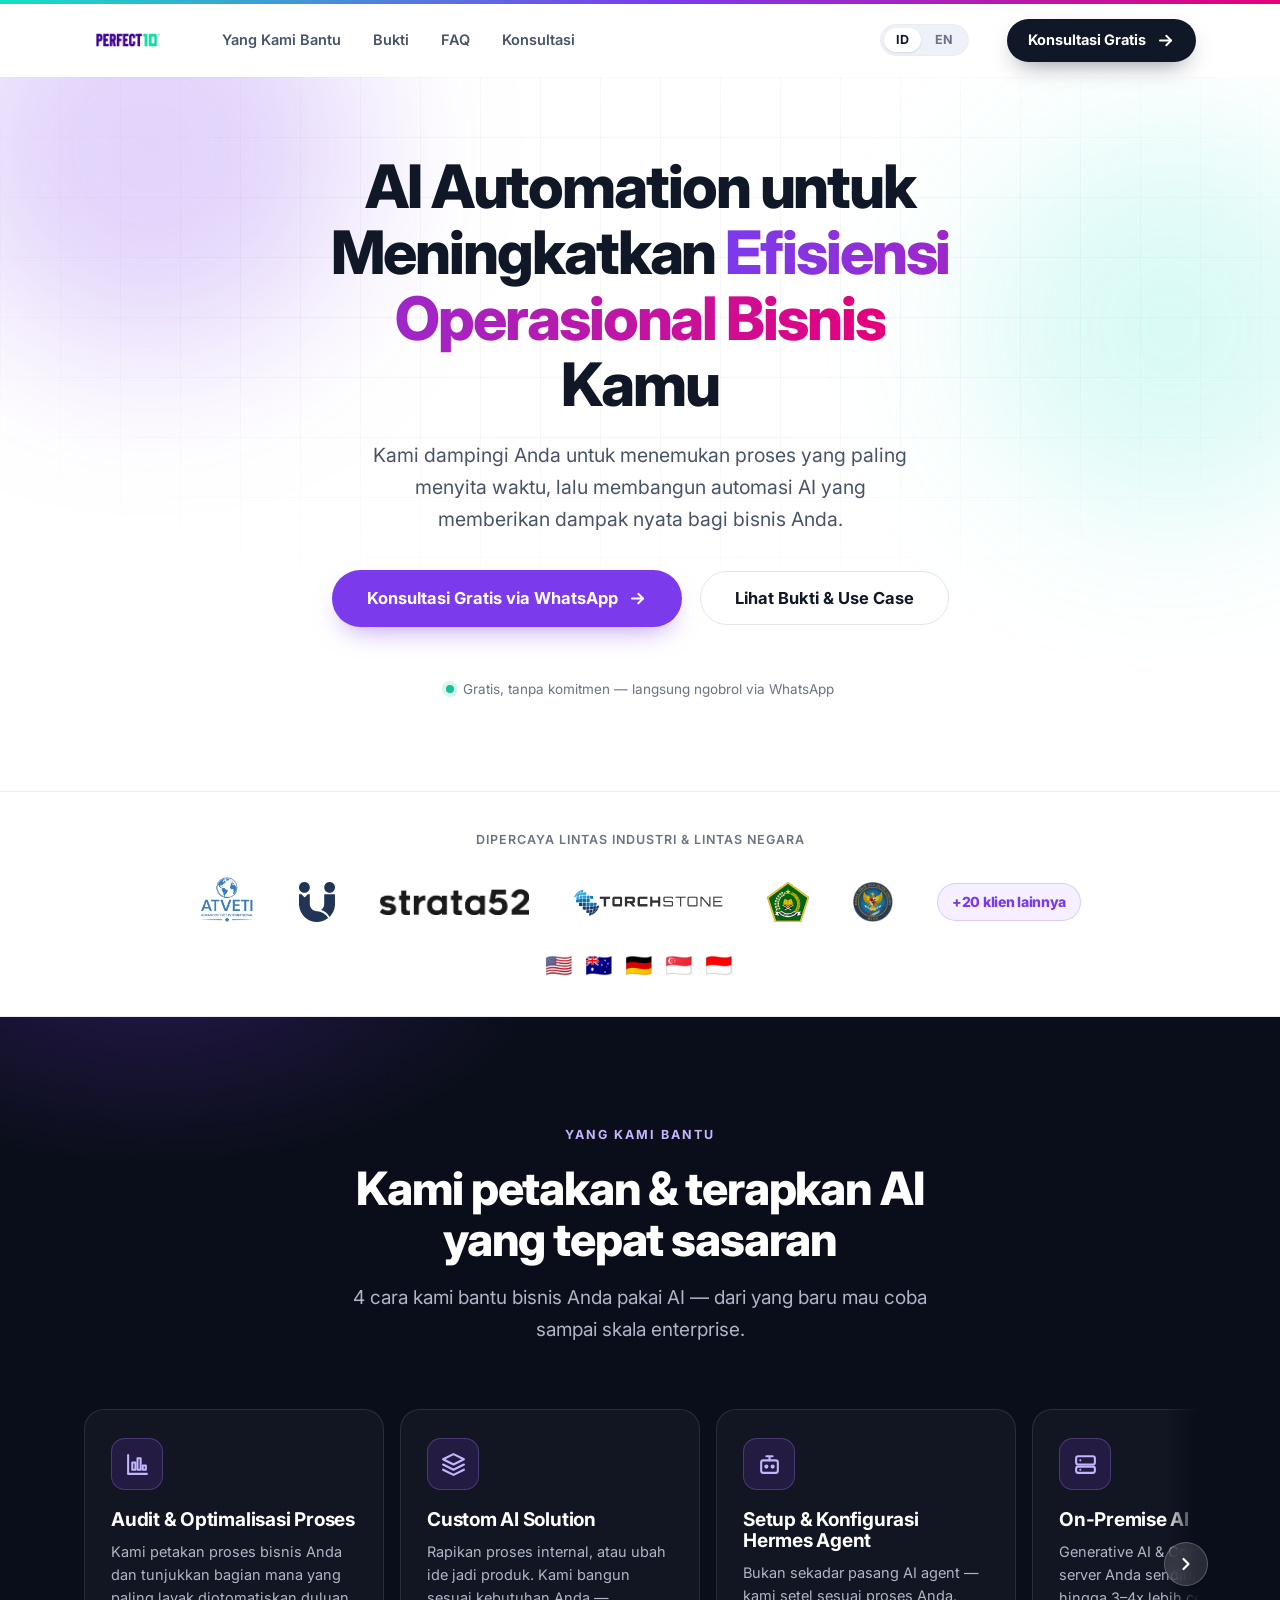
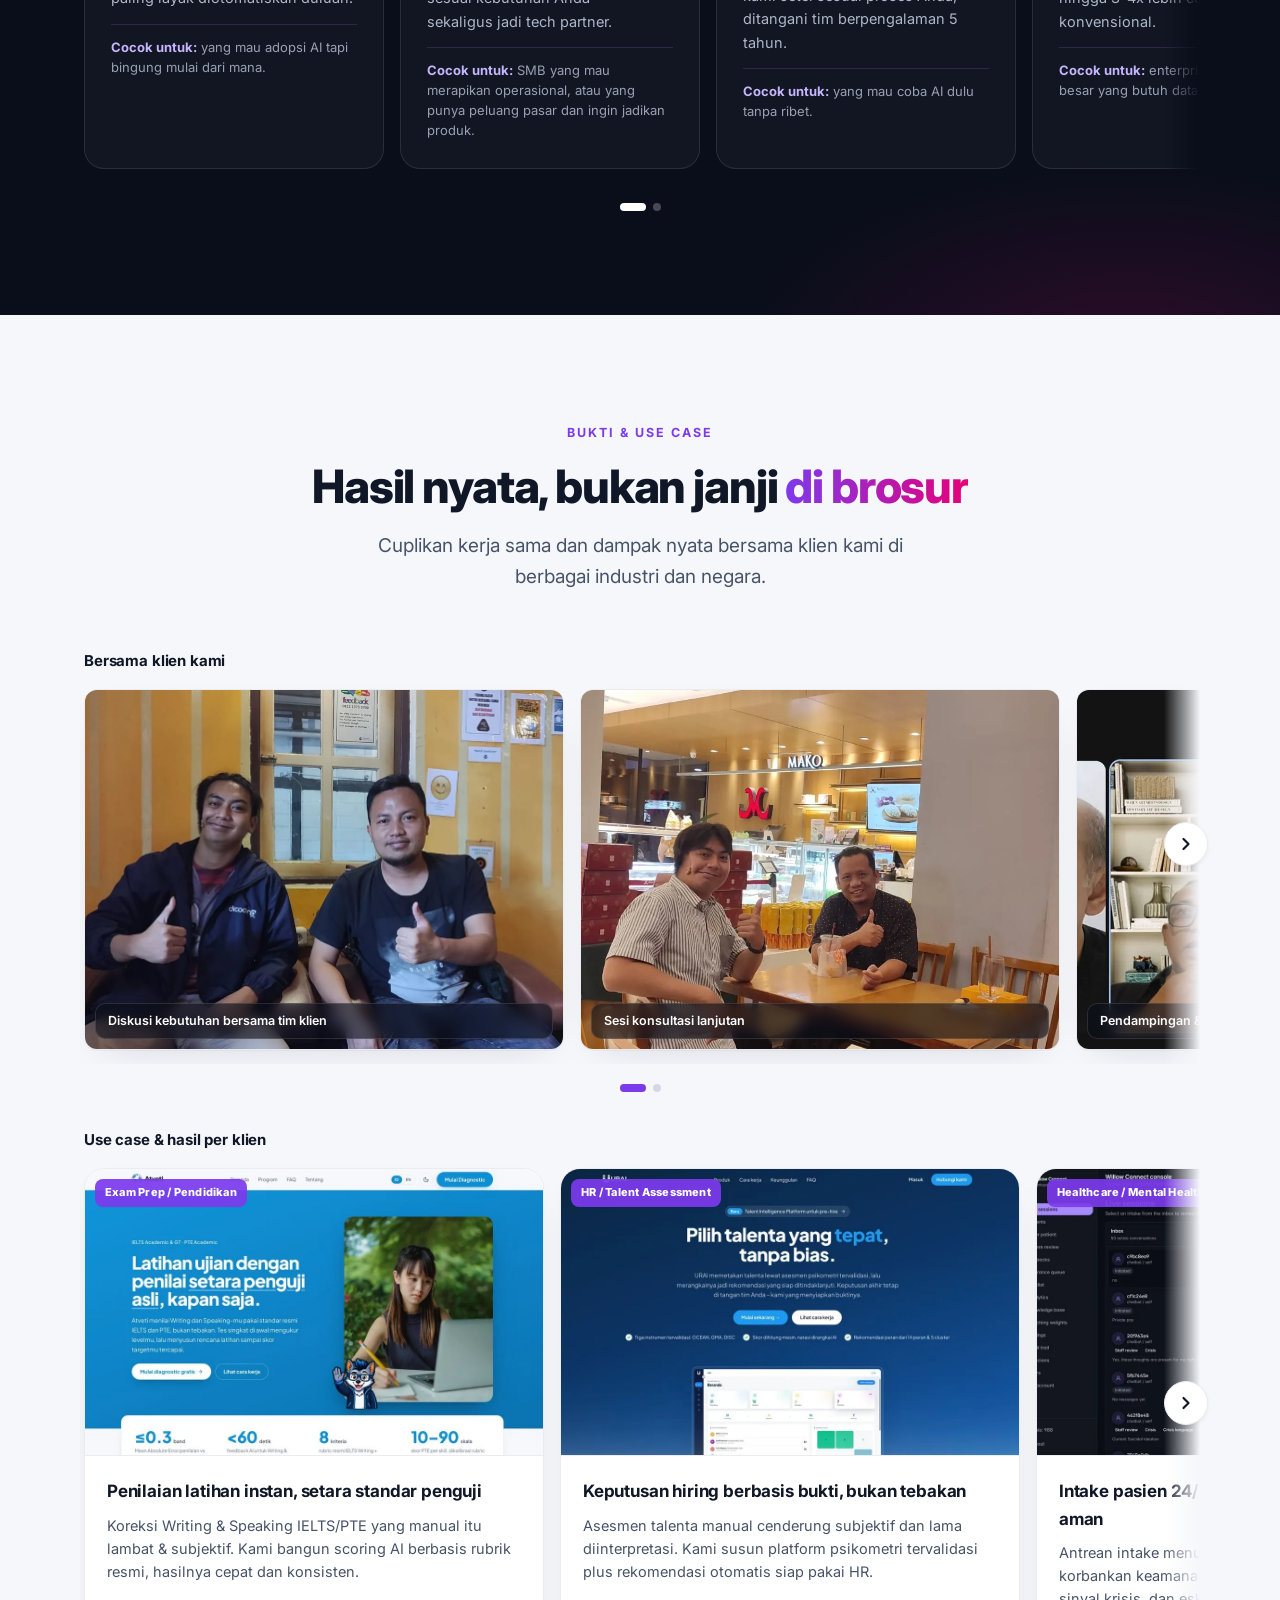
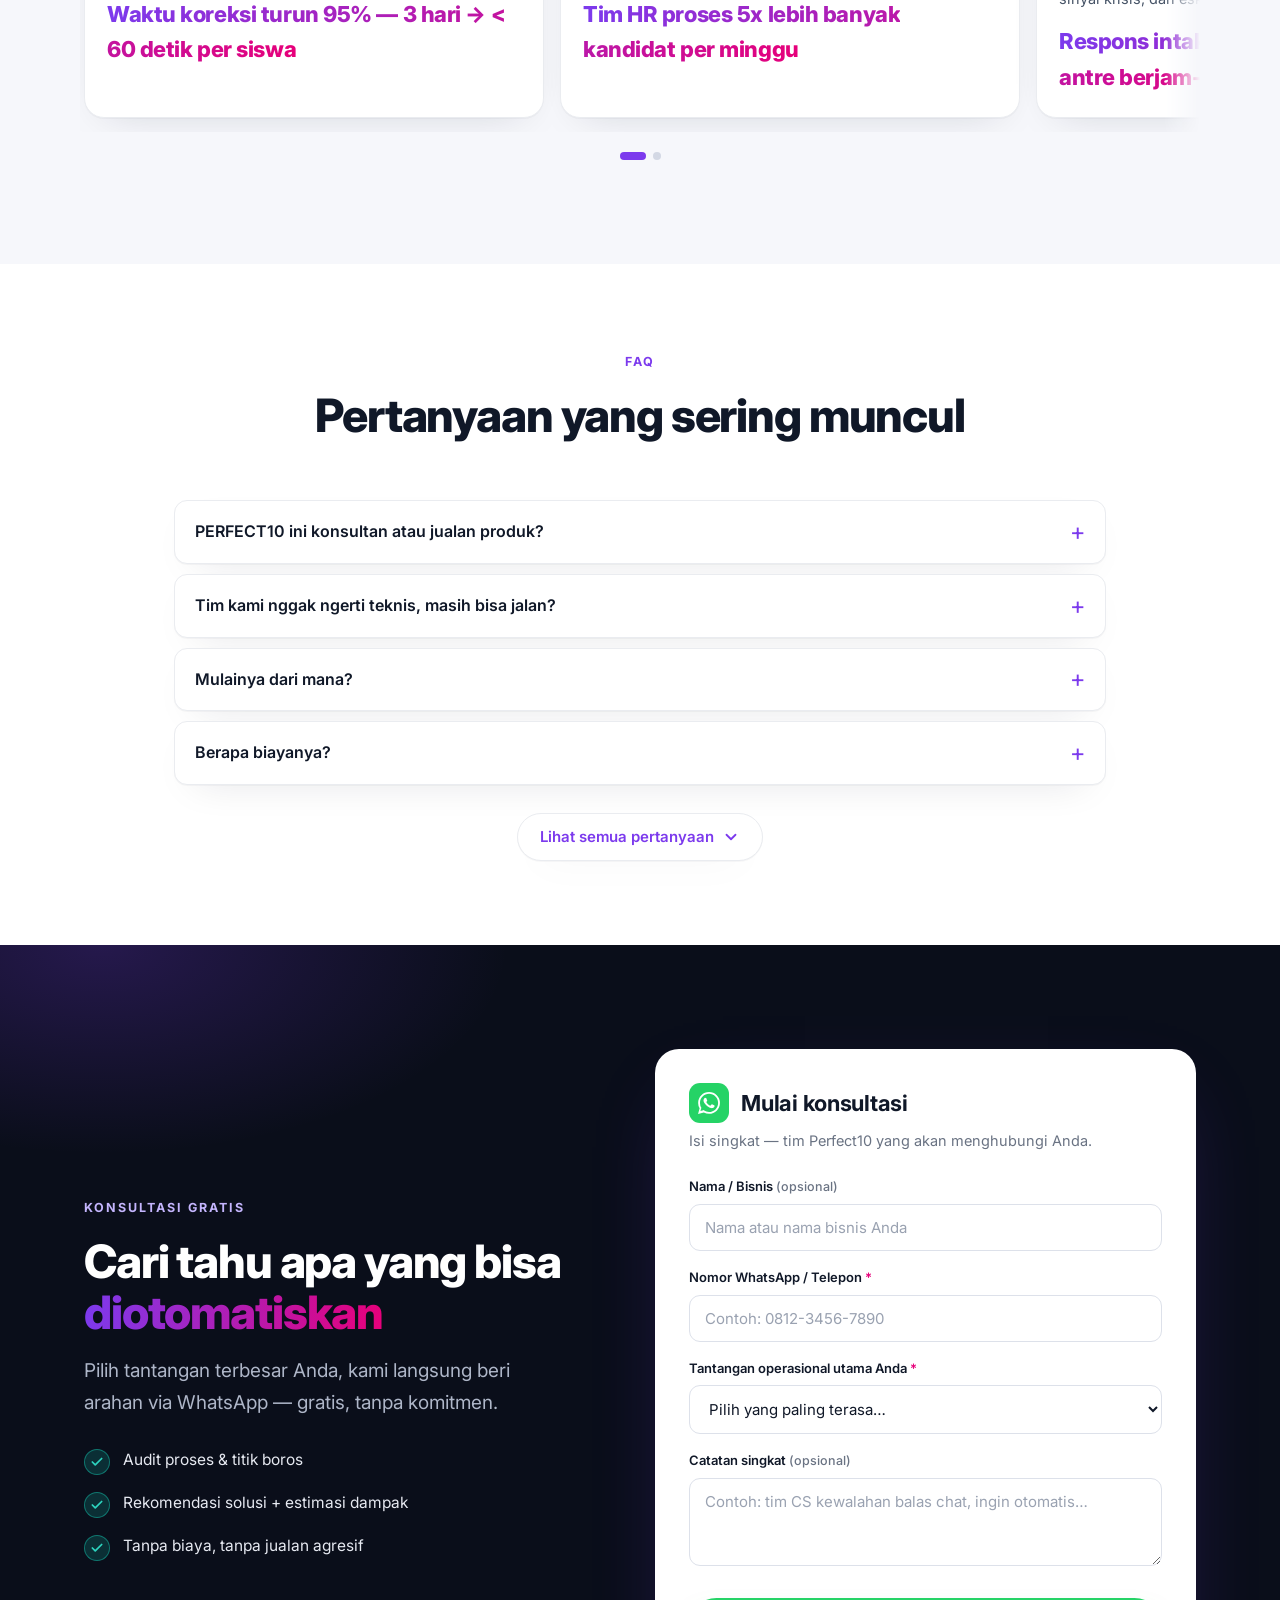
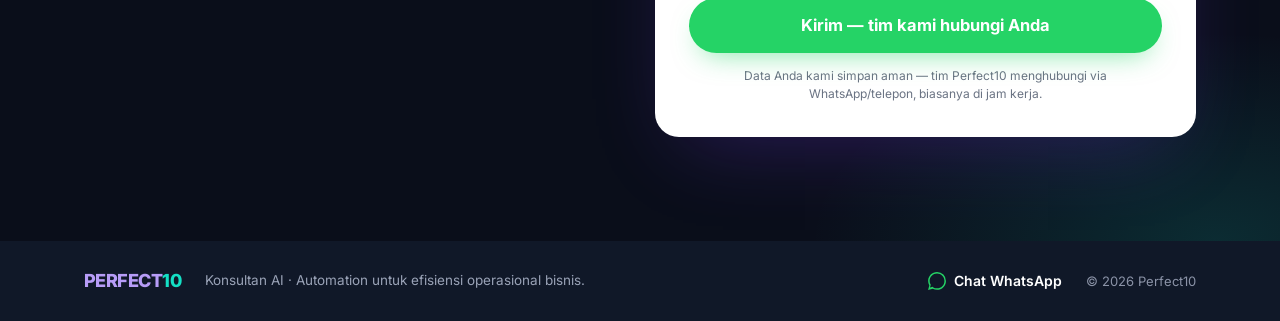
==== commit 366c8690: "feat(seo): add Organization + Service JSON-LD (D4) (#6)" ====
--- a/index.html
+++ b/index.html
@@ -26,6 +26,39 @@
   <meta name="twitter:title" content="Perfect10 — Konsultan AI untuk Bisnis" />
   <meta name="twitter:description" content="Konsultan AI: kami bantu petakan, rancang, dan terapkan automation yang paling berdampak untuk bisnis Anda." />
   <meta name="twitter:image" content="https://consul.perfect10.id/assets/og-cover.png" />
+
+  <!-- Structured data (P10 SEO D4). Every text value is copied from visible
+       copy: name/logo = header logo, Service name = H1, description = hero
+       lead, serviceType = footer line. Keep them in sync when copy changes. -->
+  <script type="application/ld+json">
+  {
+    "@context": "https://schema.org",
+    "@graph": [
+      {
+        "@type": "Organization",
+        "@id": "https://consul.perfect10.id/#organization",
+        "name": "Perfect10",
+        "url": "https://consul.perfect10.id/",
+        "logo": {
+          "@type": "ImageObject",
+          "url": "https://consul.perfect10.id/assets/logo.webp",
+          "width": 384,
+          "height": 131
+        }
+      },
+      {
+        "@type": "Service",
+        "@id": "https://consul.perfect10.id/#service",
+        "name": "AI Automation untuk Meningkatkan Efisiensi Operasional Bisnis",
+        "serviceType": "Konsultan AI",
+        "description": "Kami dampingi Anda untuk menemukan proses yang paling menyita waktu, lalu membangun automasi AI yang memberikan dampak nyata bagi bisnis Anda.",
+        "provider": { "@id": "https://consul.perfect10.id/#organization" },
+        "areaServed": { "@type": "Country", "name": "Indonesia" },
+        "url": "https://consul.perfect10.id/"
+      }
+    ]
+  }
+  </script>
 
   <meta name="theme-color" content="#0A0E1A" />
 
@@ -51,6 +84,9 @@
   <noscript><img height="1" width="1" style="display:none"
     src="https://www.facebook.com/tr?id=2041952410057672&ev=PageView&noscript=1"/></noscript>
   <!-- End Meta Pixel Code -->
+
+  <!-- PostHog conversion events (see analytics.js) -->
+  <script src="analytics.js?v=1"></script>
 </head>
 
 <body>
@@ -301,7 +337,7 @@
             <div><h3 data-i18n="form.head">Mulai konsultasi</h3></div>
           </div>
           <p class="sub" data-i18n="form.sub">Isi singkat — tim Perfect10 yang akan menghubungi Anda.</p>
-          <form id="lead-form">
+          <form id="lead-form" class="ph-no-capture">
             <div class="field">
               <label for="nama"><span data-i18n="form.l1">Nama / Bisnis</span> <span class="opt" data-i18n="form.opt">(opsional)</span></label>
               <input id="nama" name="nama" type="text" placeholder="Nama atau nama bisnis Anda" data-i18n-ph="form.ph1" autocomplete="name" />
@@ -326,6 +362,14 @@
               <label for="pesan"><span data-i18n="form.l3">Catatan singkat</span> <span class="opt" data-i18n="form.opt">(opsional)</span></label>
               <textarea id="pesan" name="pesan" placeholder="Contoh: tim CS kewalahan balas chat, ingin otomatis…" data-i18n-ph="form.ph3"></textarea>
             </div>
+            <!-- first-visit attribution, filled by app.js (initAttribution) -->
+            <input type="hidden" id="landing_page" name="landing_page" />
+            <input type="hidden" id="referrer" name="referrer" />
+            <input type="hidden" id="utm_source" name="utm_source" />
+            <input type="hidden" id="utm_medium" name="utm_medium" />
+            <input type="hidden" id="utm_campaign" name="utm_campaign" />
+            <input type="hidden" id="utm_content" name="utm_content" />
+            <input type="hidden" id="utm_term" name="utm_term" />
             <button type="submit" class="btn btn--wa btn--block btn--lg">
               <span data-i18n="form.submit">Kirim — tim kami hubungi Anda</span>
             </button>
@@ -361,6 +405,6 @@
   </div>
 
   <script defer src="i18n.js?v=12"></script>
-  <script defer src="app.js?v=17"></script>
+  <script defer src="app.js?v=19"></script>
 </body>
 </html>
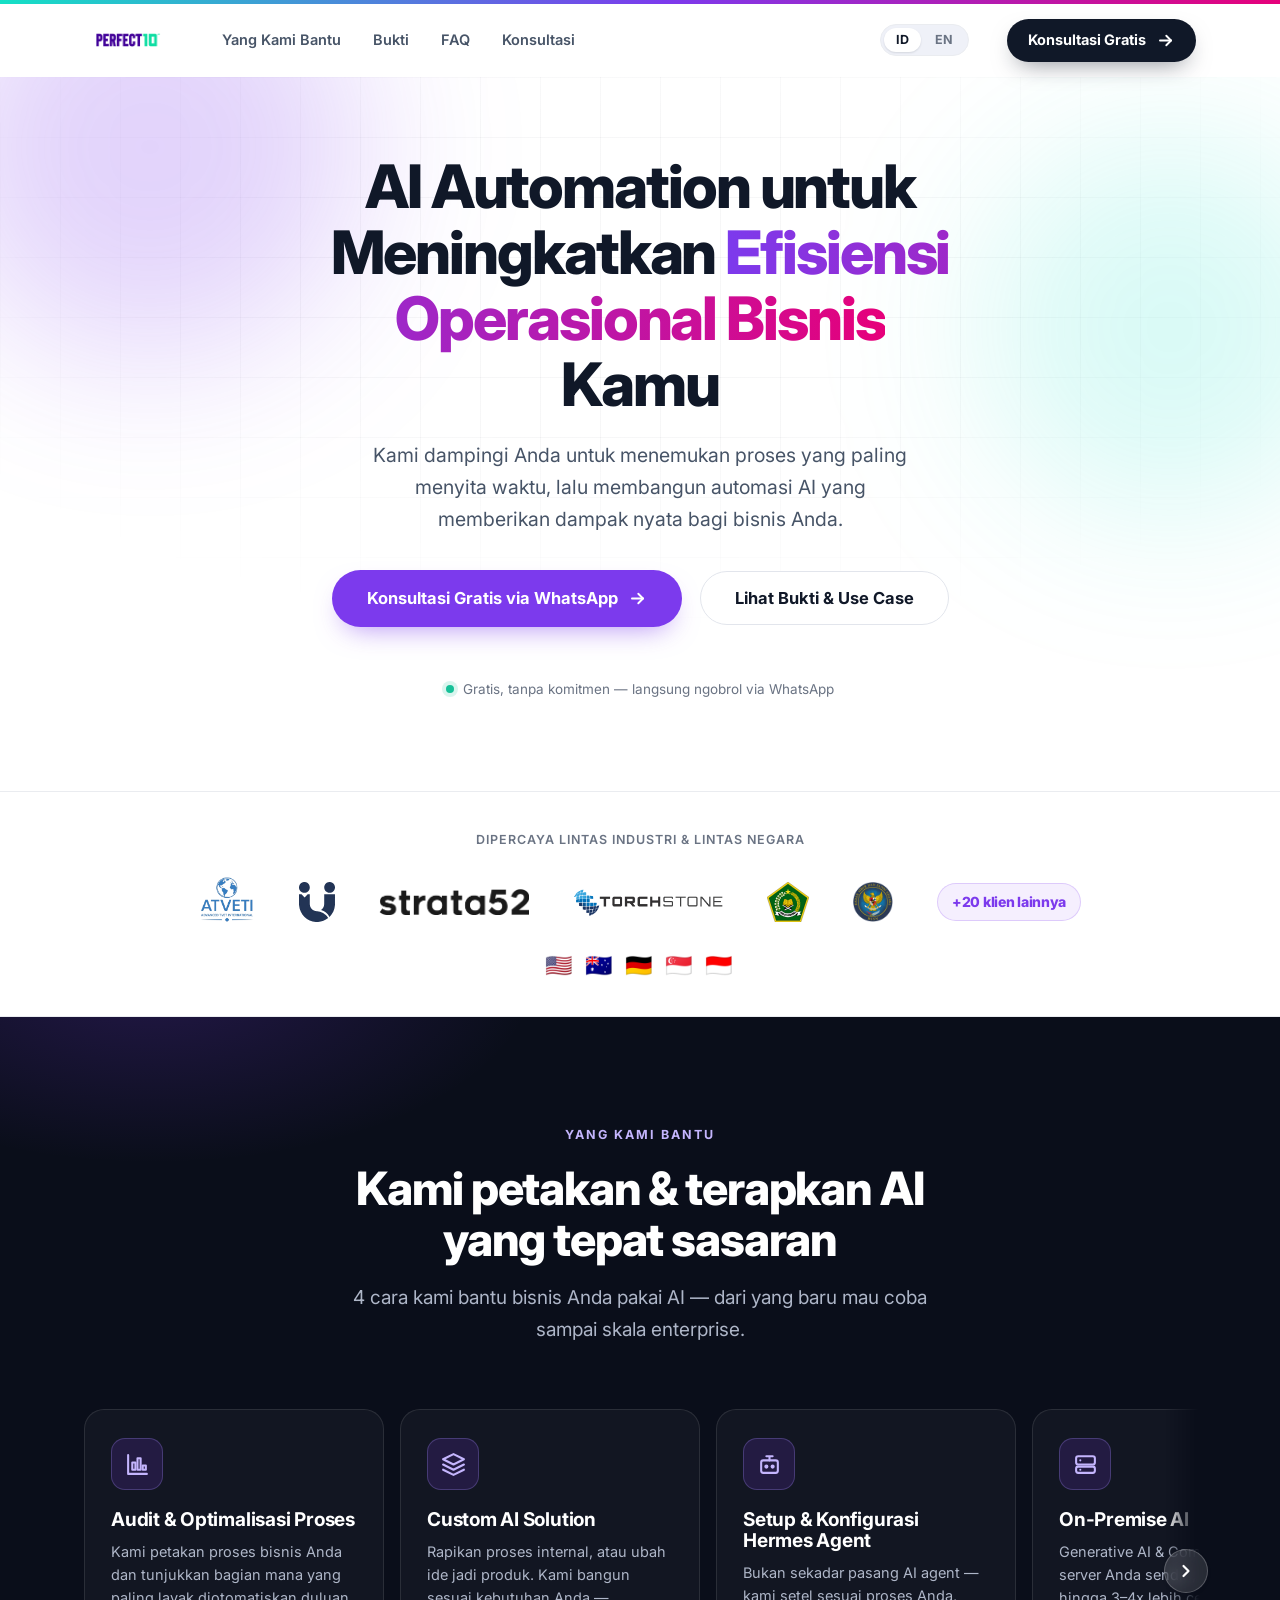
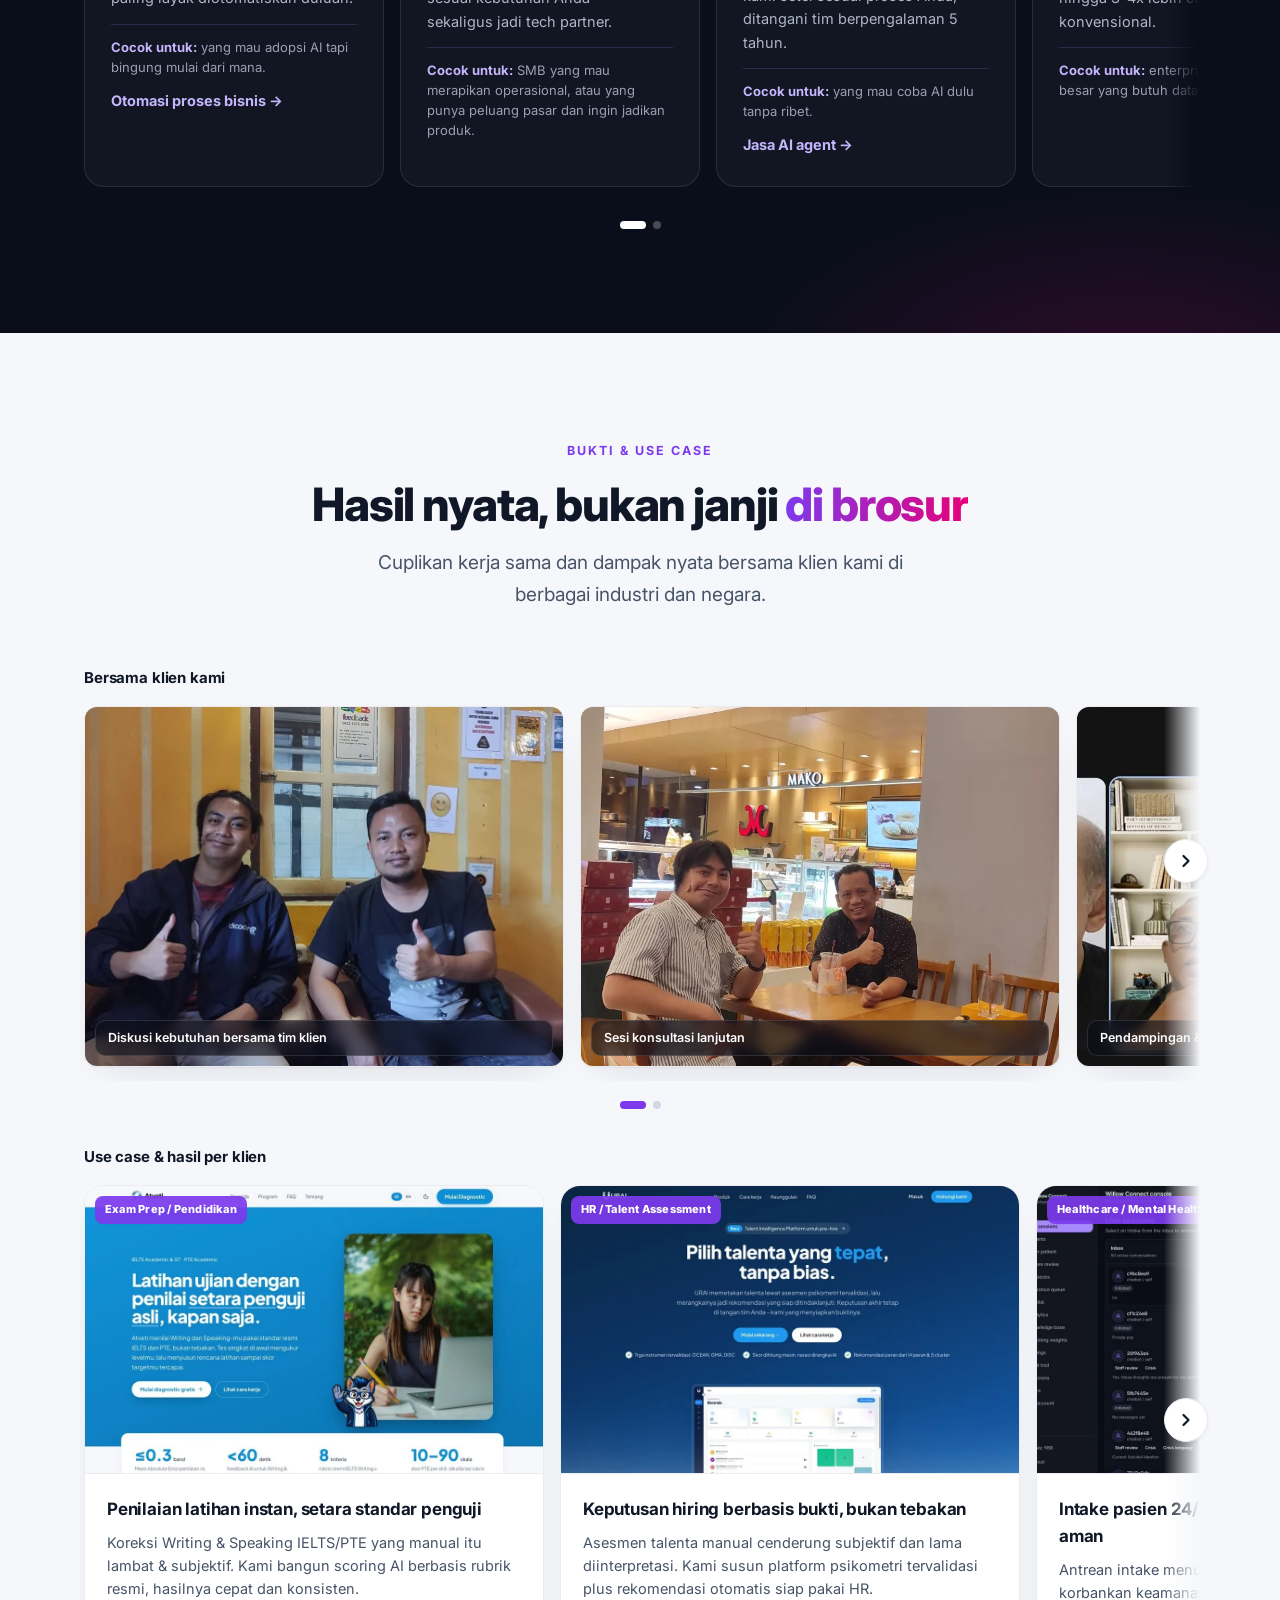
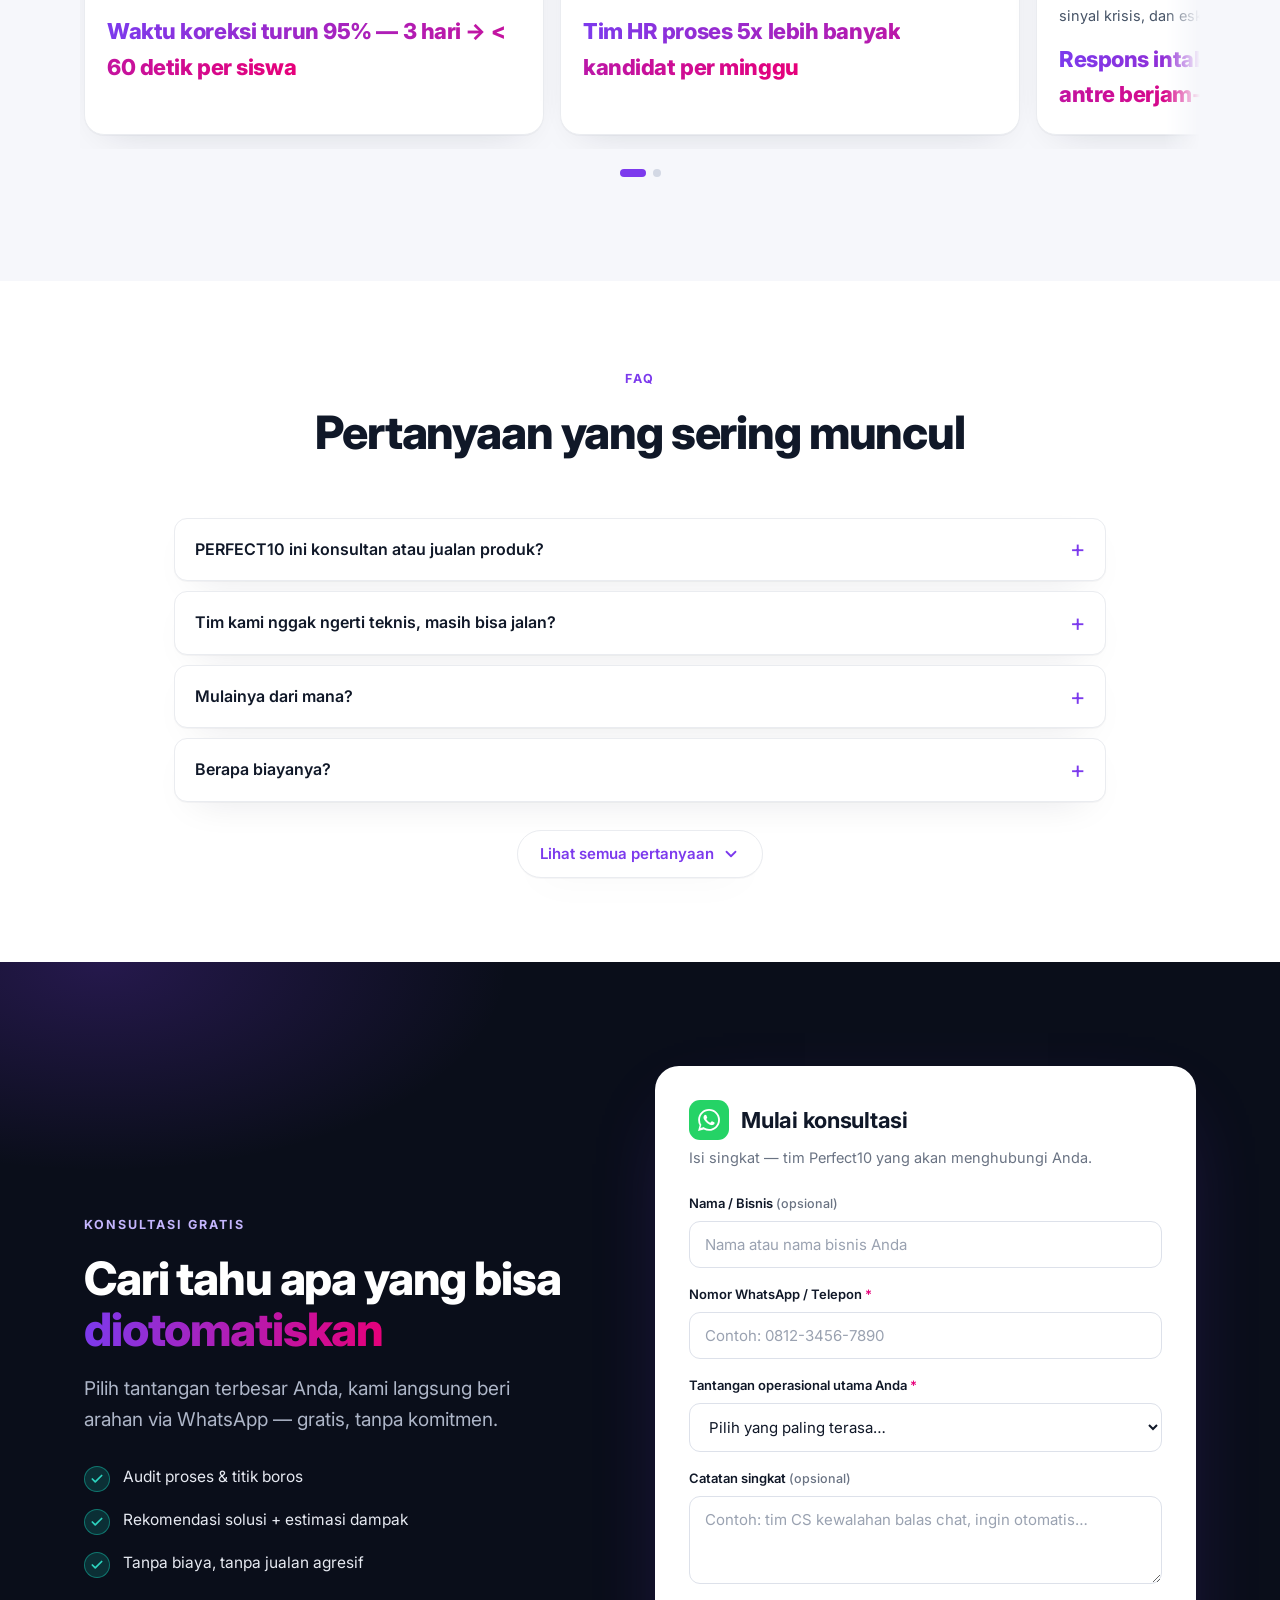
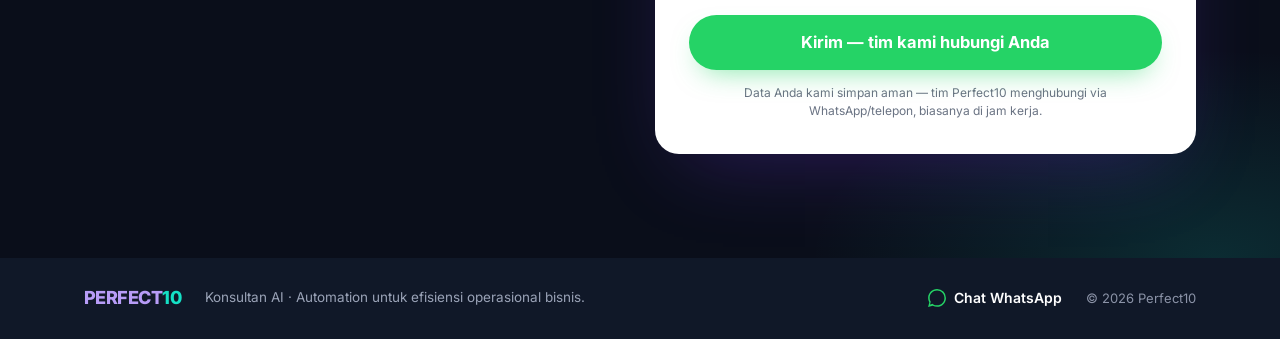
==== commit ba7725ff: "feat(seo): publish service pages (E4) Alif approved the copy: jasa-ai-agent and otomasi-proses-bisni" ====
--- a/index.html
+++ b/index.html
@@ -66,7 +66,7 @@
   <link rel="preconnect" href="https://fonts.googleapis.com" />
   <link rel="preconnect" href="https://fonts.gstatic.com" crossorigin />
   <link href="https://fonts.googleapis.com/css2?family=Inter:wght@400;500;600;700;800;900&display=swap" rel="stylesheet" />
-  <link rel="stylesheet" href="styles.css?v=22" />
+  <link rel="stylesheet" href="styles.css?v=24" />
 
   <!-- ============================================================
        META PIXEL  —  Perfect10 (ID: 2041952410057672)
@@ -82,7 +82,7 @@
     fbq('track', 'PageView');
   </script>
   <noscript><img height="1" width="1" style="display:none"
-    src="https://www.facebook.com/tr?id=2041952410057672&ev=PageView&noscript=1"/></noscript>
+    src="https://www.facebook.com/tr?id=2041952410057672&ev=PageView&noscript=1" alt=""/></noscript>
   <!-- End Meta Pixel Code -->
 
   <!-- PostHog conversion events (see analytics.js) -->
@@ -173,6 +173,7 @@
           <h3 data-i18n="sol.c1t">Audit &amp; Optimalisasi Proses</h3>
           <p data-i18n="sol.c1d">Kami petakan proses bisnis Anda dan tunjukkan bagian mana yang paling layak diotomatiskan duluan.</p>
           <p class="sol-fit"><span class="sol-fit-lbl" data-i18n="sol.fitlbl">Cocok untuk:</span> <span data-i18n="sol.c1f">yang mau adopsi AI tapi bingung mulai dari mana.</span></p>
+          <a class="sol-more" href="/otomasi-proses-bisnis/" data-i18n="sol.c1more">Otomasi proses bisnis →</a>
         </article>
         <article class="slide sol">
           <div class="ic"><svg viewBox="0 0 24 24" fill="none" stroke="currentColor" stroke-width="2" stroke-linecap="round" stroke-linejoin="round" aria-hidden="true"><path d="M12 2 2 7l10 5 10-5z"/><path d="M2 17l10 5 10-5"/><path d="M2 12l10 5 10-5"/></svg></div>
@@ -185,6 +186,7 @@
           <h3 data-i18n="sol.c3t">Setup &amp; Konfigurasi Hermes Agent</h3>
           <p data-i18n="sol.c3d">Bukan sekadar pasang AI agent — kami setel sesuai proses Anda, ditangani tim berpengalaman 5 tahun.</p>
           <p class="sol-fit"><span class="sol-fit-lbl" data-i18n="sol.fitlbl">Cocok untuk:</span> <span data-i18n="sol.c3f">yang mau coba AI dulu tanpa ribet.</span></p>
+          <a class="sol-more" href="/jasa-ai-agent/" data-i18n="sol.c3more">Jasa AI agent →</a>
         </article>
         <article class="slide sol">
           <div class="ic"><svg viewBox="0 0 24 24" fill="none" stroke="currentColor" stroke-width="2" stroke-linecap="round" stroke-linejoin="round" aria-hidden="true"><rect x="3" y="4" width="18" height="8" rx="2"/><rect x="3" y="14" width="18" height="6" rx="2"/><path d="M7 8h.01M7 17h.01"/></svg></div>
@@ -207,22 +209,22 @@
       <div class="section-head center">
         <span class="eyebrow" data-i18n="bukti.eyebrow">Bukti &amp; Use Case</span>
         <h2 data-i18n-html="bukti.h2">Hasil nyata, bukan janji <span class="grad-text">di brosur</span></h2>
-        <p class="lead" data-i18n-html="bukti.lead">Cuplikan kerja sama, hasil, dan dampak nyata bersama klien. <em>(Konten di bawah masih placeholder — akan diisi tim.)</em></p>
+        <p class="lead" data-i18n-html="bukti.lead">Cuplikan kerja sama dan dampak nyata bersama klien kami di berbagai industri dan negara.</p>
       </div>
 
       <!-- 3a. Foto bersama klien (slider, foto nyata) -->
       <div class="bukti-head"><h3 class="bukti-sub" data-i18n="bukti.sub1">Bersama klien kami</h3><span class="slider-hint" data-i18n="bukti.hint">Geser →</span></div>
       <div class="slider" tabindex="0" aria-label="Foto klien">
-        <figure class="slide photo"><img src="assets/klien-meeting.webp" alt="Diskusi kebutuhan bersama tim klien" loading="lazy" decoding="async" /><figcaption data-i18n="bukti.ph1">Diskusi kebutuhan bersama tim klien</figcaption></figure>
-        <figure class="slide photo"><img src="assets/klien-cafe.webp" alt="Sesi konsultasi lanjutan" loading="lazy" decoding="async" /><figcaption data-i18n="bukti.ph2">Sesi konsultasi lanjutan</figcaption></figure>
-        <figure class="slide photo"><img src="assets/klien-meet.webp" alt="Pendampingan dan review online lintas tim" loading="lazy" decoding="async" /><figcaption data-i18n="bukti.ph3">Pendampingan & review online lintas tim</figcaption></figure>
+        <figure class="slide photo"><img src="assets/klien-meeting.webp" alt="Dua anggota tim tersenyum dan mengacungkan jempol di sofa kantor klien" data-i18n-alt="alt.ph1" loading="lazy" decoding="async" /><figcaption data-i18n="bukti.ph1">Diskusi kebutuhan bersama tim klien</figcaption></figure>
+        <figure class="slide photo"><img src="assets/klien-cafe.webp" alt="Dua orang mengacungkan jempol di meja kafe roti milik klien" data-i18n-alt="alt.ph2" loading="lazy" decoding="async" /><figcaption data-i18n="bukti.ph2">Sesi konsultasi lanjutan</figcaption></figure>
+        <figure class="slide photo"><img src="assets/klien-meet.webp" alt="Rapat video online dengan empat peserta dari tim klien" data-i18n-alt="alt.ph3" loading="lazy" decoding="async" /><figcaption data-i18n="bukti.ph3">Pendampingan & review online lintas tim</figcaption></figure>
       </div>
 
       <!-- 3c. Use case per klien (slider) -->
       <div class="bukti-head"><h3 class="bukti-sub" data-i18n="bukti.sub3">Use case &amp; hasil per klien</h3><span class="slider-hint" data-i18n="bukti.hint">Geser →</span></div>
       <div class="slider" tabindex="0" aria-label="Use case">
         <article class="slide uc">
-          <figure class="uc-img"><img src="assets/uc-atveti.webp" alt="Dashboard produk Atveti" loading="lazy" decoding="async" /><span class="uc-ind" data-i18n="bukti.uc1ind">Exam Prep / Pendidikan</span></figure>
+          <figure class="uc-img"><img src="assets/uc-atveti.webp" alt="Halaman Atveti: latihan ujian dengan penilaian AI setara penguji, selisih ≤0,3 band dalam kurang dari 60 detik" data-i18n-alt="alt.uc1" loading="lazy" decoding="async" /><span class="uc-ind" data-i18n="bukti.uc1ind">Exam Prep / Pendidikan</span></figure>
           <div class="uc-body">
             <h4 data-i18n="bukti.uc1t">Penilaian latihan instan, setara standar penguji</h4>
             <p data-i18n="bukti.uc1p">Koreksi Writing & Speaking IELTS/PTE yang manual itu lambat & subjektif. Kami bangun scoring AI berbasis rubrik resmi, hasilnya cepat dan konsisten.</p>
@@ -230,7 +232,7 @@
           </div>
         </article>
         <article class="slide uc">
-          <figure class="uc-img"><img src="assets/uc-urai.webp" alt="Dashboard produk URAI" loading="lazy" decoding="async" /><span class="uc-ind" data-i18n="bukti.uc2ind">HR / Talent Assessment</span></figure>
+          <figure class="uc-img"><img src="assets/uc-urai.webp" alt="Halaman URAI: platform asesmen talenta pre-hire dengan instrumen OCEAN, GMA, dan DISC" data-i18n-alt="alt.uc2" loading="lazy" decoding="async" /><span class="uc-ind" data-i18n="bukti.uc2ind">HR / Talent Assessment</span></figure>
           <div class="uc-body">
             <h4 data-i18n="bukti.uc2t">Keputusan hiring berbasis bukti, bukan tebakan</h4>
             <p data-i18n="bukti.uc2p">Asesmen talenta manual cenderung subjektif dan lama diinterpretasi. Kami susun platform psikometri tervalidasi plus rekomendasi otomatis siap pakai HR.</p>
@@ -238,7 +240,7 @@
           </div>
         </article>
         <article class="slide uc">
-          <figure class="uc-img"><img src="assets/uc-vantage.webp" alt="Konsol intake AI Vantage" loading="lazy" decoding="async" /><span class="uc-ind" data-i18n="bukti.uc4ind">Healthcare / Mental Health</span></figure>
+          <figure class="uc-img"><img src="assets/uc-vantage.webp" alt="Konsol Willow Connect untuk Vantage Point: AI intake pasien dengan chat langsung dan profil pasien" data-i18n-alt="alt.uc4" loading="lazy" decoding="async" /><span class="uc-ind" data-i18n="bukti.uc4ind">Healthcare / Mental Health</span></figure>
           <div class="uc-body">
             <h4 data-i18n="bukti.uc4t">Intake pasien 24/7 dengan eskalasi krisis yang aman</h4>
             <p data-i18n="bukti.uc4p">Antrean intake menumpuk dan butuh respons cepat tanpa korbankan keamanan. AI intake melayani 24/7, menandai sinyal krisis, dan eskalasi ke staf saat perlu.</p>
@@ -246,7 +248,7 @@
           </div>
         </article>
         <article class="slide uc">
-          <figure class="uc-img"><img src="assets/uc-kunci.webp" alt="Dashboard AI SDR KUNCI" loading="lazy" decoding="async" /><span class="uc-ind" data-i18n="bukti.uc5ind">Sales / AI SDR</span></figure>
+          <figure class="uc-img"><img src="assets/uc-kunci.webp" alt="Dashboard KUNCI Workspace: pusat kendali AI SDR untuk leads, balasan, dan tingkat konversi" data-i18n-alt="alt.uc5" loading="lazy" decoding="async" /><span class="uc-ind" data-i18n="bukti.uc5ind">Sales / AI SDR</span></figure>
           <div class="uc-body">
             <h4 data-i18n="bukti.uc5t">Pipeline outbound yang menjalankan dirinya sendiri</h4>
             <p data-i18n="bukti.uc5p">Tim sales boros waktu riset prospek & nulis cold email. KUNCI menjalankannya otomatis: tangkap lead, riset, profilkan, kirim email personal, lalu balas sendiri saat prospek merespons.</p>
@@ -404,7 +406,7 @@
     <a href="#konsultasi" class="btn btn--accent js-cta" data-src="sticky" data-i18n="sticky.b">Mulai</a>
   </div>
 
-  <script defer src="i18n.js?v=12"></script>
-  <script defer src="app.js?v=19"></script>
+  <script defer src="i18n.js?v=14"></script>
+  <script defer src="app.js?v=21"></script>
 </body>
 </html>
--- a/styles.css
+++ b/styles.css
@@ -250,6 +250,11 @@
 }
 .hero h1 { font-size: clamp(38px, 5.6vw, 60px); margin-bottom: 22px; letter-spacing: -.035em; }
 .hero .lead { margin-bottom: 34px; font-size: clamp(16.5px, 2.1vw, 19.5px); max-width: 540px; }
+/* service pages: breadcrumb back to the consulting page */
+.crumb { font-size: 14px; color: var(--muted); margin-bottom: 18px; }
+.crumb a { color: var(--violet-700); font-weight: 600; text-decoration: none; }
+.crumb a:hover { text-decoration: underline; }
+.hero-grid.is-center .crumb { text-align: center; }
 
 .hero-cta { display: flex; align-items: center; gap: 18px; flex-wrap: wrap; margin-bottom: 30px; }
 
@@ -421,6 +426,9 @@
   font-size: 13px; color: var(--d-muted, #9aa0b4); line-height: 1.55;
 }
 .sol .sol-fit-lbl { font-weight: 700; color: #C4B5FD; }
+.sol .sol-more { display: inline-block; margin-top: 12px; font-size: 14.5px; font-weight: 700; color: #C4B5FD; text-decoration: none; }
+.sol .sol-more:hover { text-decoration: underline; }
+.sol .sol-more:focus-visible { outline: 2px solid #C4B5FD; outline-offset: 3px; border-radius: 4px; }
 
 /* ===== process / how it works ===== */
 .steps { display: grid; grid-template-columns: repeat(4, 1fr); gap: 18px; position: relative; }
